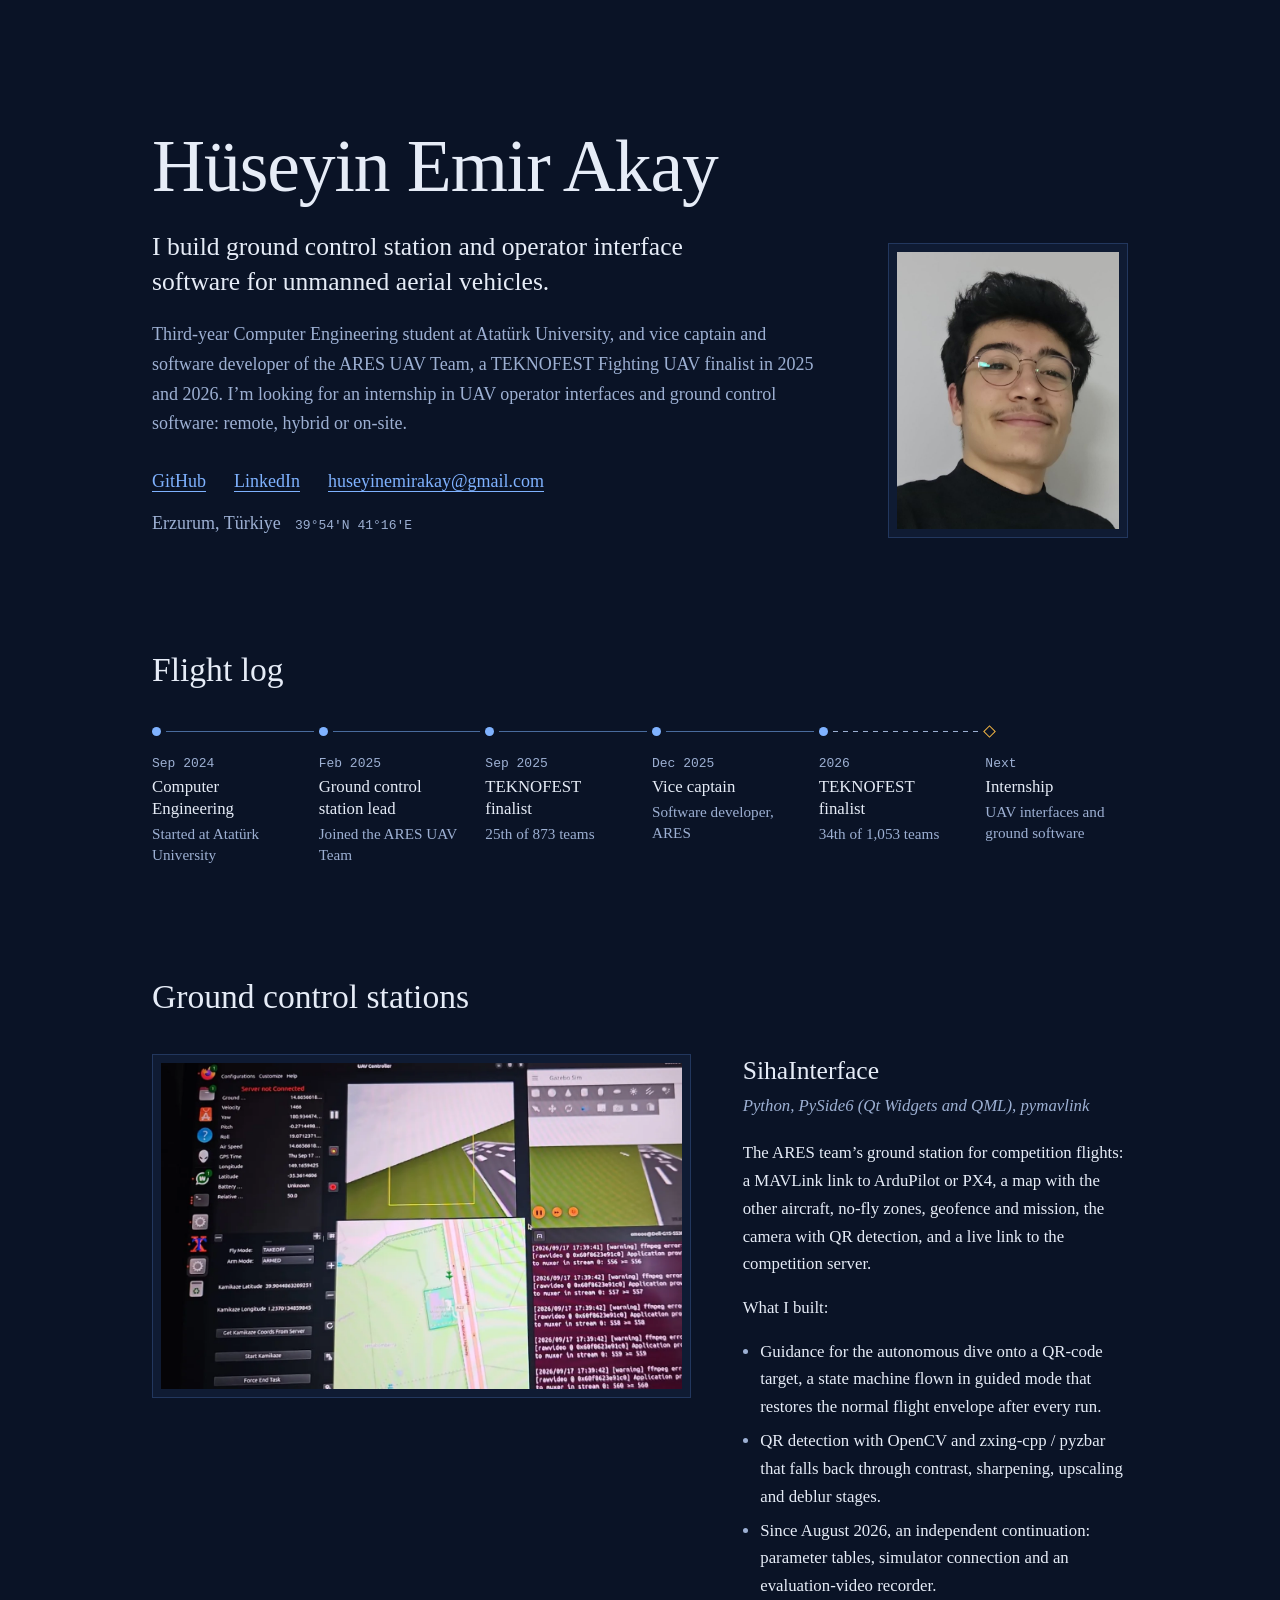
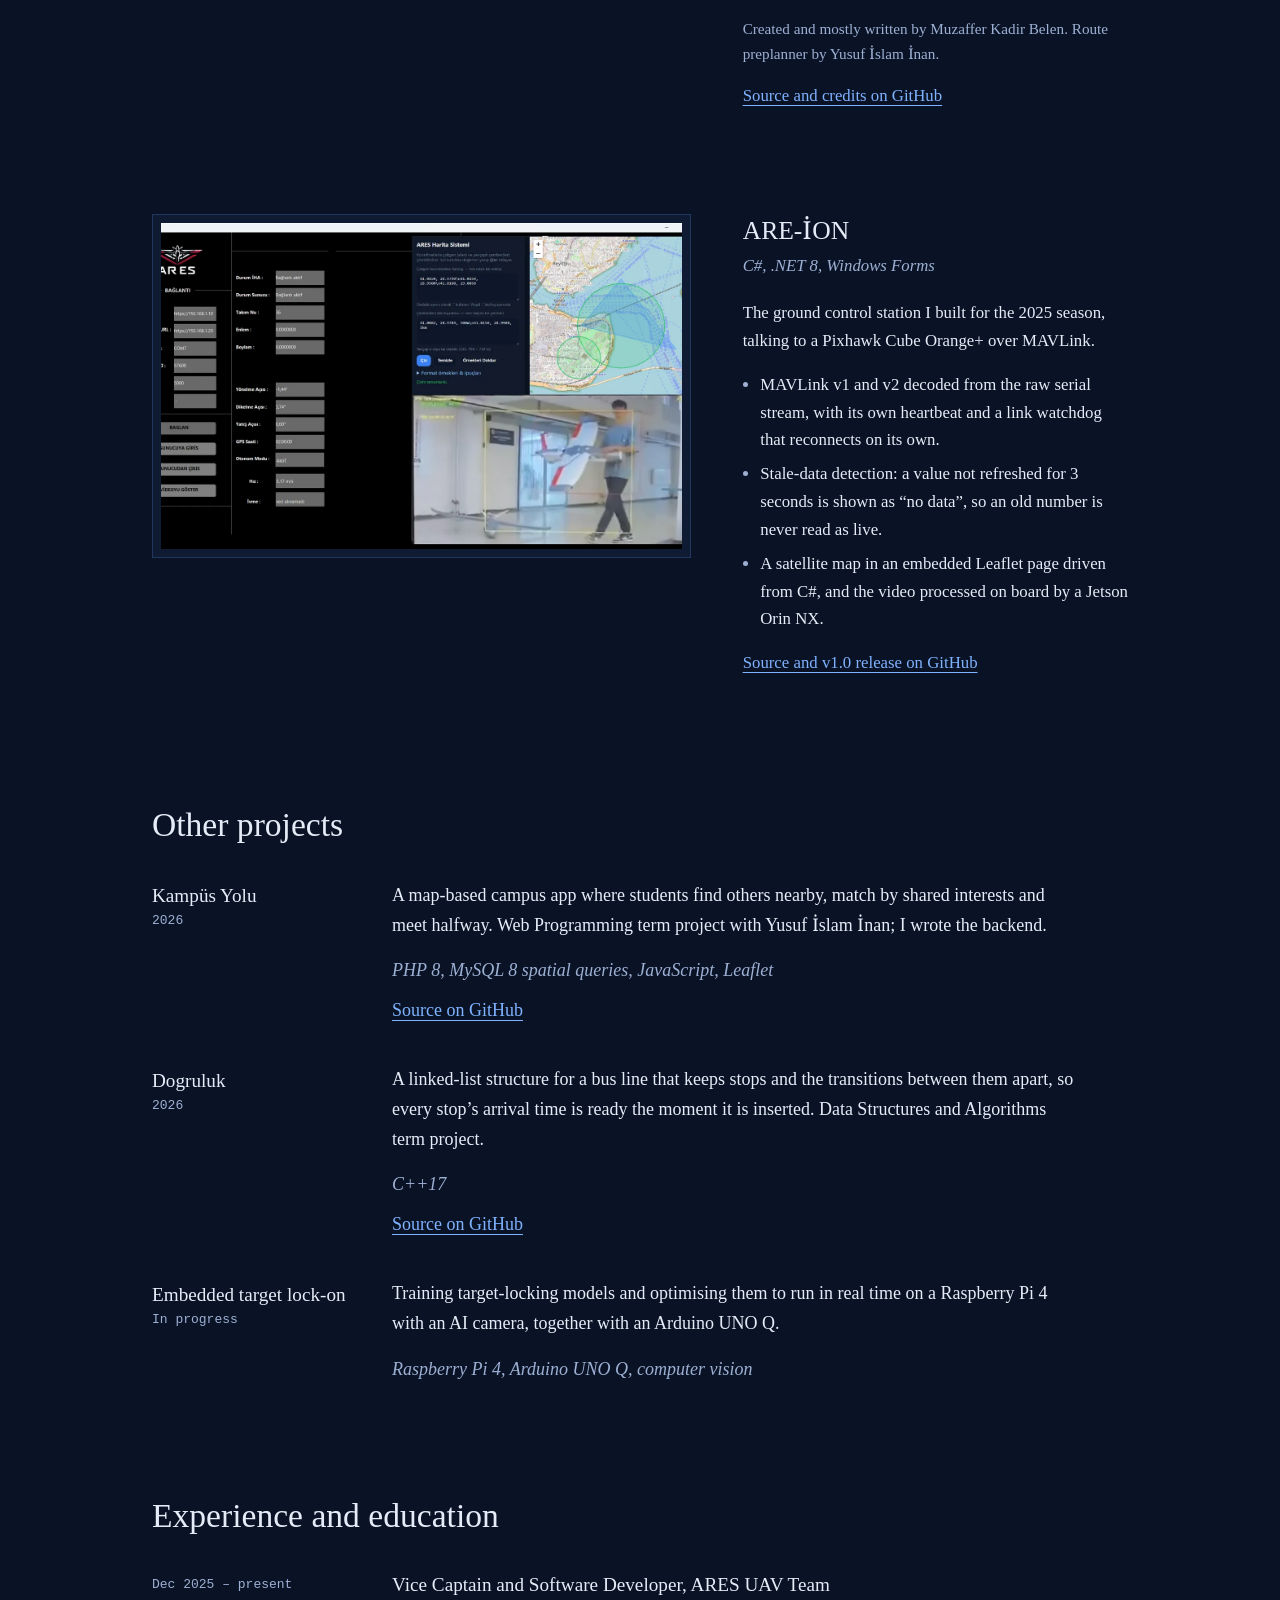
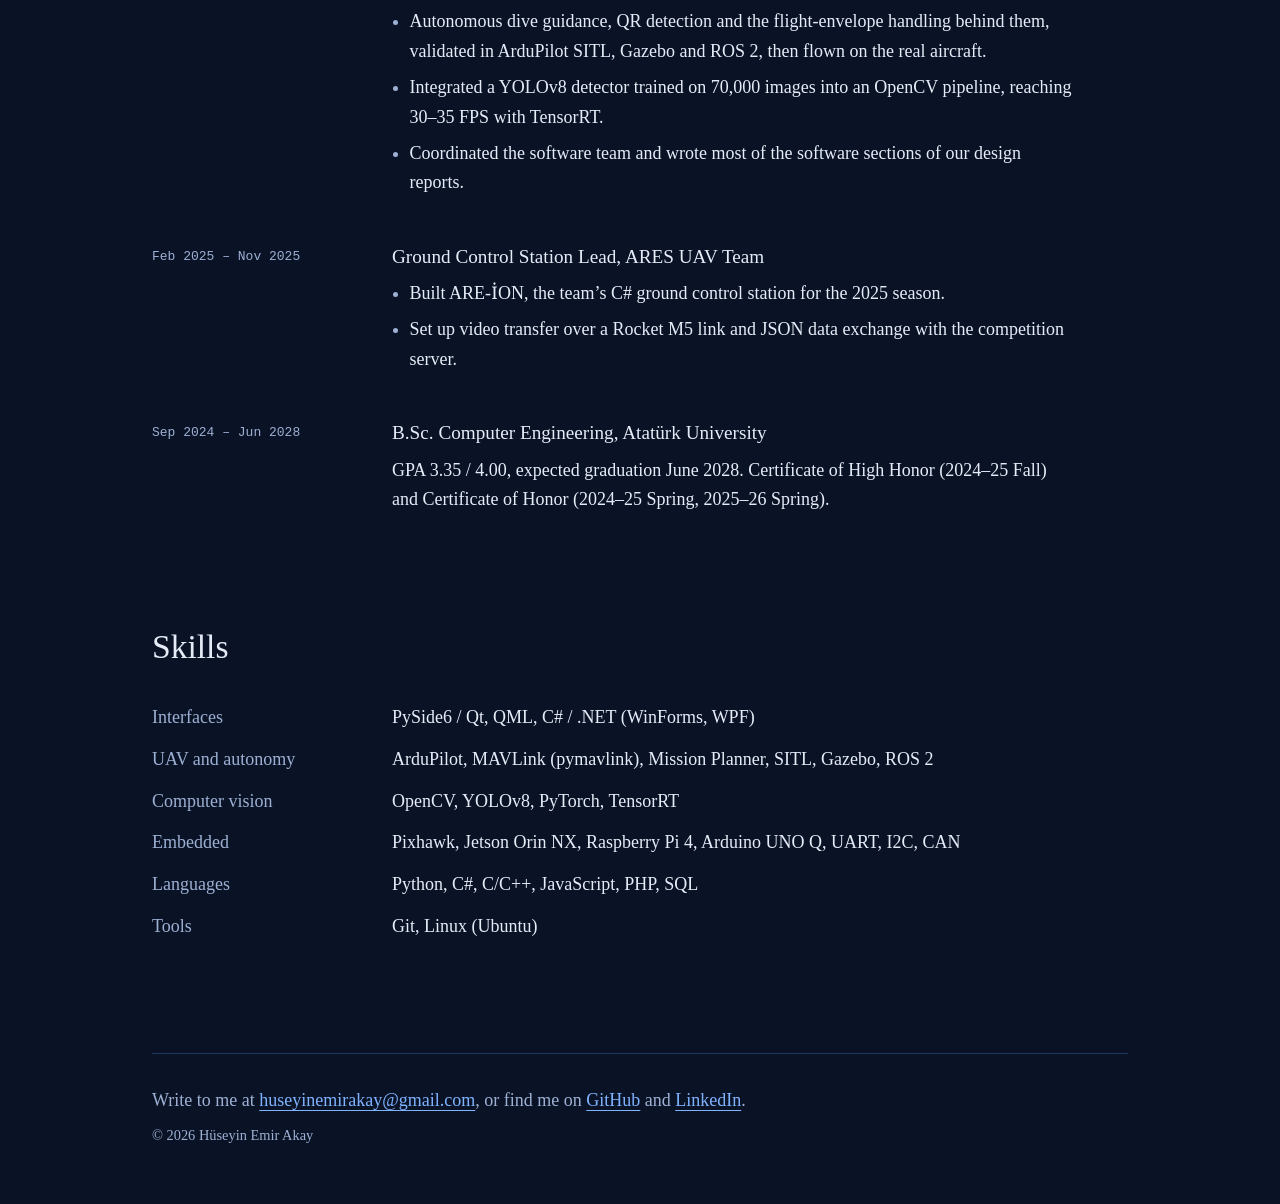
==== index.html @ 77ed94e3 "Add personal site" ====
<!doctype html>
<html lang="en">
<head>
  <meta charset="utf-8">
  <meta name="viewport" content="width=device-width, initial-scale=1">
  <title>Hüseyin Emir Akay – UAV Ground Control and Operator Interface Software</title>
  <meta name="description" content="Hüseyin Emir Akay is a Computer Engineering student at Atatürk University who builds ground control station and operator interface software for unmanned aerial vehicles. Vice captain of the ARES UAV Team, TEKNOFEST Fighting UAV finalist in 2025 and 2026.">
  <meta name="author" content="Hüseyin Emir Akay">
  <link rel="canonical" href="https://emirakay-007.github.io/">
  <meta name="color-scheme" content="dark">
  <meta name="theme-color" content="#0A1326">

  <meta property="og:type" content="profile">
  <meta property="og:title" content="Hüseyin Emir Akay">
  <meta property="og:description" content="Ground control station and operator interface software for unmanned aerial vehicles.">
  <meta property="og:url" content="https://emirakay-007.github.io/">
  <meta property="og:image" content="https://emirakay-007.github.io/assets/img/huseyin-emir-akay.jpg">
  <meta property="og:image:alt" content="Portrait of Hüseyin Emir Akay">
  <meta property="profile:first_name" content="Hüseyin Emir">
  <meta property="profile:last_name" content="Akay">
  <meta name="twitter:card" content="summary">

  <link rel="icon" href="assets/img/favicon.svg" type="image/svg+xml">
  <link rel="icon" href="assets/img/favicon-32.png" sizes="32x32" type="image/png">
  <link rel="apple-touch-icon" href="assets/img/apple-touch-icon.png">
  <link rel="stylesheet" href="assets/css/style.css">

  <script type="application/ld+json">
  {
    "@context": "https://schema.org",
    "@type": "Person",
    "name": "Hüseyin Emir Akay",
    "alternateName": "Emir Akay",
    "url": "https://emirakay-007.github.io/",
    "image": "https://emirakay-007.github.io/assets/img/huseyin-emir-akay.jpg",
    "email": "mailto:huseyinemirakay@gmail.com",
    "jobTitle": "Computer Engineering Student",
    "address": { "@type": "PostalAddress", "addressLocality": "Erzurum", "addressCountry": "TR" },
    "alumniOf": { "@type": "CollegeOrUniversity", "name": "Atatürk University" },
    "memberOf": { "@type": "Organization", "name": "ARES UAV Team" },
    "knowsAbout": ["Ground control stations", "MAVLink", "ArduPilot", "PySide6", "Qt", "QML", "C#", "Computer vision", "Unmanned aerial vehicles"],
    "sameAs": [
      "https://github.com/EmirAkay-007",
      "https://www.linkedin.com/in/huseyinemirakay"
    ]
  }
  </script>
</head>
<body>

<header class="hero wrap">
  <div class="hero-text">
    <h1>Hüseyin Emir Akay</h1>
    <p class="lede">I build ground control station and operator interface software for unmanned aerial vehicles.</p>
    <p>Third-year Computer Engineering student at Atatürk University, and vice captain and software developer of the ARES UAV Team, a TEKNOFEST Fighting UAV finalist in 2025 and 2026. I’m looking for an internship in UAV operator interfaces and ground control software: remote, hybrid or on-site.</p>
    <ul class="contact" aria-label="Contact">
      <li><a href="https://github.com/EmirAkay-007">GitHub</a></li>
      <li><a href="https://www.linkedin.com/in/huseyinemirakay">LinkedIn</a></li>
      <li><a href="mailto:huseyinemirakay@gmail.com">huseyinemirakay@gmail.com</a></li>
    </ul>
    <p class="place">Erzurum, Türkiye <span class="data">39°54′N 41°16′E</span></p>
  </div>
  <figure class="portrait">
    <img src="assets/img/huseyin-emir-akay.jpg" width="720" height="900" alt="Portrait of Hüseyin Emir Akay" fetchpriority="high">
  </figure>
</header>

<main>

  <section class="wrap" aria-labelledby="log-title">
    <h2 id="log-title">Flight log</h2>
    <ol class="route">
      <li>
        <span class="data">Sep 2024</span>
        <strong>Computer Engineering</strong>
        <span class="note">Started at Atatürk University</span>
      </li>
      <li>
        <span class="data">Feb 2025</span>
        <strong>Ground control station lead</strong>
        <span class="note">Joined the ARES UAV Team</span>
      </li>
      <li>
        <span class="data">Sep 2025</span>
        <strong>TEKNOFEST finalist</strong>
        <span class="note">25th of 873 teams</span>
      </li>
      <li>
        <span class="data">Dec 2025</span>
        <strong>Vice captain</strong>
        <span class="note">Software developer, ARES</span>
      </li>
      <li>
        <span class="data">2026</span>
        <strong>TEKNOFEST finalist</strong>
        <span class="note">34th of 1,053 teams</span>
      </li>
      <li class="next">
        <span class="data">Next</span>
        <strong>Internship</strong>
        <span class="note">UAV interfaces and ground software</span>
      </li>
    </ol>
  </section>

  <section class="wrap" aria-labelledby="gcs-title">
    <h2 id="gcs-title">Ground control stations</h2>

    <article class="station">
      <figure>
        <img src="assets/img/sihainterface.webp" width="1280" height="800" loading="lazy"
             alt="SihaInterface connected to ArduPilot SITL and Gazebo: telemetry list on the left, simulated camera above, map below">
      </figure>
      <div class="station-text">
        <h3>SihaInterface</h3>
        <p class="stack">Python, PySide6 (Qt Widgets and QML), pymavlink</p>
        <p>The ARES team’s ground station for competition flights: a MAVLink link to ArduPilot or PX4, a map with the other aircraft, no-fly zones, geofence and mission, the camera with QR detection, and a live link to the competition server.</p>
        <p>What I built:</p>
        <ul>
          <li>Guidance for the autonomous dive onto a QR-code target, a state machine flown in guided mode that restores the normal flight envelope after every run.</li>
          <li>QR detection with OpenCV and zxing-cpp / pyzbar that falls back through contrast, sharpening, upscaling and deblur stages.</li>
          <li>Since August 2026, an independent continuation: parameter tables, simulator connection and an evaluation-video recorder.</li>
        </ul>
        <p class="credit">Created and mostly written by Muzaffer Kadir Belen. Route preplanner by Yusuf İslam İnan.</p>
        <p><a href="https://github.com/EmirAkay-007/SihaInterface">Source and credits on GitHub</a></p>
      </div>
    </article>

    <article class="station">
      <figure>
        <img src="assets/img/are-ion.webp" width="1280" height="800" loading="lazy"
             alt="ARE-İON ground control station: connection panel, telemetry widgets, satellite map and live video">
      </figure>
      <div class="station-text">
        <h3>ARE-İON</h3>
        <p class="stack">C#, .NET 8, Windows Forms</p>
        <p>The ground control station I built for the 2025 season, talking to a Pixhawk Cube Orange+ over MAVLink.</p>
        <ul>
          <li>MAVLink v1 and v2 decoded from the raw serial stream, with its own heartbeat and a link watchdog that reconnects on its own.</li>
          <li>Stale-data detection: a value not refreshed for 3 seconds is shown as “no data”, so an old number is never read as live.</li>
          <li>A satellite map in an embedded Leaflet page driven from C#, and the video processed on board by a Jetson Orin NX.</li>
        </ul>
        <p><a href="https://github.com/EmirAkay-007/C-_interface_mavlink">Source and v1.0 release on GitHub</a></p>
      </div>
    </article>
  </section>

  <section class="wrap" aria-labelledby="other-title">
    <h2 id="other-title">Other projects</h2>
    <div class="rows">
      <article class="row">
        <div class="row-head">
          <h3>Kampüs Yolu</h3>
          <span class="data">2026</span>
        </div>
        <div class="row-body">
          <p>A map-based campus app where students find others nearby, match by shared interests and meet halfway. Web Programming term project with Yusuf İslam İnan; I wrote the backend.</p>
          <p class="stack">PHP 8, MySQL 8 spatial queries, JavaScript, Leaflet</p>
          <p><a href="https://github.com/EmirAkay-007/kampus_yolu">Source on GitHub</a></p>
        </div>
      </article>
      <article class="row">
        <div class="row-head">
          <h3>Dogruluk</h3>
          <span class="data">2026</span>
        </div>
        <div class="row-body">
          <p>A linked-list structure for a bus line that keeps stops and the transitions between them apart, so every stop’s arrival time is ready the moment it is inserted. Data Structures and Algorithms term project.</p>
          <p class="stack">C++17</p>
          <p><a href="https://github.com/EmirAkay-007/dogruluk">Source on GitHub</a></p>
        </div>
      </article>
      <article class="row">
        <div class="row-head">
          <h3>Embedded target <span class="nowrap">lock-on</span></h3>
          <span class="data">In progress</span>
        </div>
        <div class="row-body">
          <p>Training target-locking models and optimising them to run in real time on a Raspberry Pi 4 with an AI camera, together with an Arduino UNO Q.</p>
          <p class="stack">Raspberry Pi 4, Arduino UNO Q, computer vision</p>
        </div>
      </article>
    </div>
  </section>

  <section class="wrap" aria-labelledby="exp-title">
    <h2 id="exp-title">Experience and education</h2>
    <div class="rows">
      <article class="row">
        <div class="row-head">
          <span class="data">Dec 2025 – present</span>
        </div>
        <div class="row-body">
          <h3>Vice Captain and Software Developer, ARES UAV Team</h3>
          <ul>
            <li>Autonomous dive guidance, QR detection and the flight-envelope handling behind them, validated in ArduPilot SITL, Gazebo and ROS 2, then flown on the real aircraft.</li>
            <li>Integrated a YOLOv8 detector trained on 70,000 images into an OpenCV pipeline, reaching 30–35 FPS with TensorRT.</li>
            <li>Coordinated the software team and wrote most of the software sections of our design reports.</li>
          </ul>
        </div>
      </article>
      <article class="row">
        <div class="row-head">
          <span class="data">Feb 2025 – Nov 2025</span>
        </div>
        <div class="row-body">
          <h3>Ground Control Station Lead, ARES UAV Team</h3>
          <ul>
            <li>Built ARE-İON, the team’s C# ground control station for the 2025 season.</li>
            <li>Set up video transfer over a Rocket M5 link and JSON data exchange with the competition server.</li>
          </ul>
        </div>
      </article>
      <article class="row">
        <div class="row-head">
          <span class="data">Sep 2024 – Jun 2028</span>
        </div>
        <div class="row-body">
          <h3>B.Sc. Computer Engineering, Atatürk University</h3>
          <p>GPA 3.35 / 4.00, expected graduation June 2028. Certificate of High Honor (2024–25 Fall) and Certificate of Honor (2024–25 Spring, 2025–26 Spring).</p>
        </div>
      </article>
    </div>
  </section>

  <section class="wrap" aria-labelledby="skills-title">
    <h2 id="skills-title">Skills</h2>
    <dl class="skills">
      <dt>Interfaces</dt><dd>PySide6 / Qt, QML, C# / .NET (WinForms, WPF)</dd>
      <dt>UAV and autonomy</dt><dd>ArduPilot, MAVLink (pymavlink), Mission Planner, SITL, Gazebo, ROS 2</dd>
      <dt>Computer vision</dt><dd>OpenCV, YOLOv8, PyTorch, TensorRT</dd>
      <dt>Embedded</dt><dd>Pixhawk, Jetson Orin NX, Raspberry Pi 4, Arduino UNO Q, UART, I2C, CAN</dd>
      <dt>Languages</dt><dd>Python, C#, C/C++, JavaScript, PHP, SQL</dd>
      <dt>Tools</dt><dd>Git, Linux (Ubuntu)</dd>
    </dl>
  </section>

</main>

<footer class="wrap">
  <div class="footer-inner">
    <p>Write to me at <a href="mailto:huseyinemirakay@gmail.com">huseyinemirakay@gmail.com</a>, or find me on <a href="https://github.com/EmirAkay-007">GitHub</a> and <a href="https://www.linkedin.com/in/huseyinemirakay">LinkedIn</a>.</p>
    <p class="fine">© 2026 Hüseyin Emir Akay</p>
  </div>
</footer>

</body>
</html>
---- assets/css/style.css ----
/* Hüseyin Emir Akay – personal site
   One typeface (Georgia, with Gelasio as a metric-compatible fallback),
   a monospace face only for data (dates, coordinates), and one accent:
   amber marks the next waypoint and nothing else. */

@font-face { font-family: "Gelasio"; font-style: normal; font-weight: 400; font-display: swap;
  src: url("../fonts/gelasio-latin-400-normal.woff2") format("woff2");
  unicode-range: U+0000-00FF, U+0131, U+0152-0153, U+02BB-02BC, U+02C6, U+02DA, U+02DC, U+0304, U+0308, U+0329, U+2000-206F, U+20AC, U+2122, U+2191, U+2193, U+2212, U+2215, U+FEFF, U+FFFD; }
@font-face { font-family: "Gelasio"; font-style: normal; font-weight: 400; font-display: swap;
  src: url("../fonts/gelasio-latin-ext-400-normal.woff2") format("woff2");
  unicode-range: U+0100-02BA, U+02BD-02C5, U+02C7-02CC, U+02CE-02D7, U+02DD-02FF, U+0304, U+0308, U+0329, U+1D00-1DBF, U+1E00-1E9F, U+1EF2-1EFF, U+2020, U+20A0-20AB, U+20AD-20C0, U+2113, U+2C60-2C7F, U+A720-A7FF; }
@font-face { font-family: "Gelasio"; font-style: italic; font-weight: 400; font-display: swap;
  src: url("../fonts/gelasio-latin-400-italic.woff2") format("woff2");
  unicode-range: U+0000-00FF, U+0131, U+0152-0153, U+02BB-02BC, U+02C6, U+02DA, U+02DC, U+0304, U+0308, U+0329, U+2000-206F, U+20AC, U+2122, U+2191, U+2193, U+2212, U+2215, U+FEFF, U+FFFD; }
@font-face { font-family: "Gelasio"; font-style: italic; font-weight: 400; font-display: swap;
  src: url("../fonts/gelasio-latin-ext-400-italic.woff2") format("woff2");
  unicode-range: U+0100-02BA, U+02BD-02C5, U+02C7-02CC, U+02CE-02D7, U+02DD-02FF, U+0304, U+0308, U+0329, U+1D00-1DBF, U+1E00-1E9F, U+1EF2-1EFF, U+2020, U+20A0-20AB, U+20AD-20C0, U+2113, U+2C60-2C7F, U+A720-A7FF; }
@font-face { font-family: "Gelasio"; font-style: normal; font-weight: 700; font-display: swap;
  src: url("../fonts/gelasio-latin-700-normal.woff2") format("woff2");
  unicode-range: U+0000-00FF, U+0131, U+0152-0153, U+02BB-02BC, U+02C6, U+02DA, U+02DC, U+0304, U+0308, U+0329, U+2000-206F, U+20AC, U+2122, U+2191, U+2193, U+2212, U+2215, U+FEFF, U+FFFD; }
@font-face { font-family: "Gelasio"; font-style: normal; font-weight: 700; font-display: swap;
  src: url("../fonts/gelasio-latin-ext-700-normal.woff2") format("woff2");
  unicode-range: U+0100-02BA, U+02BD-02C5, U+02C7-02CC, U+02CE-02D7, U+02DD-02FF, U+0304, U+0308, U+0329, U+1D00-1DBF, U+1E00-1E9F, U+1EF2-1EFF, U+2020, U+20A0-20AB, U+20AD-20C0, U+2113, U+2C60-2C7F, U+A720-A7FF; }

:root {
  --night:  #0A1326;   /* page */
  --deck:   #0F1B33;   /* mat behind images */
  --rule:   #22375E;   /* frames */
  --paper:  #E6ECF7;   /* text */
  --haze:   #9DB0D3;   /* secondary text */
  --signal: #7FB2FF;   /* links, flown route */
  --amber:  #F2B544;   /* next waypoint only */

  --serif: Georgia, "Gelasio", "Times New Roman", serif;
  --mono: "Cascadia Mono", Consolas, ui-monospace, "SFMono-Regular", Menlo, monospace;

  --gutter: clamp(1rem, 4vw, 2.5rem);
  --section: clamp(4rem, 9vw, 7rem);
}

*, *::before, *::after { box-sizing: border-box; }

html { -webkit-text-size-adjust: 100%; }

body {
  margin: 0;
  background: var(--night);
  color: var(--paper);
  font-family: var(--serif);
  font-size: 1.125rem;
  line-height: 1.65;
  font-kerning: normal;
  text-rendering: optimizeLegibility;
}

::selection { background: var(--signal); color: var(--night); }

.wrap {
  width: 100%;
  max-width: 66rem;
  margin-inline: auto;
  padding-inline: var(--gutter);
}

h1, h2, h3 { font-weight: 400; margin: 0; }
p { margin: 0 0 1rem; max-width: 38em; }
ul { margin: 0 0 1rem; padding-left: 1.1rem; max-width: 38em; }
li { margin-bottom: 0.4rem; }
li::marker { color: var(--haze); }
figure { margin: 0; }
img { display: block; max-width: 100%; height: auto; }

a {
  color: var(--signal);
  text-decoration: underline;
  text-decoration-thickness: 1px;
  text-underline-offset: 0.22em;
}
a:hover { color: var(--paper); }
a:focus-visible { outline: 2px solid var(--signal); outline-offset: 3px; border-radius: 2px; }

.data {
  font-family: var(--mono);
  font-size: 0.8125rem;
  line-height: 1.4;
  color: var(--haze);
  font-variant-numeric: tabular-nums;
}

/* Hero ------------------------------------------------------------ */

.hero {
  display: grid;
  grid-template-columns: minmax(0, 1fr) 15rem;
  gap: clamp(2rem, 5vw, 4.5rem);
  align-items: end;
  padding-top: clamp(3.5rem, 10vw, 8rem);
}

.hero h1 {
  font-size: clamp(2.6rem, 1.4rem + 4.6vw, 4.6rem);
  line-height: 1.04;
  letter-spacing: -0.015em;
  margin-bottom: 1.5rem;
}

.lede {
  font-size: clamp(1.3rem, 1.1rem + 0.8vw, 1.6rem);
  line-height: 1.4;
  max-width: 24em;
  margin-bottom: 1.25rem;
}

.hero p:not(.lede) { color: var(--haze); }

.contact {
  list-style: none;
  padding: 0;
  margin: 1.75rem 0 0.75rem;
  display: flex;
  flex-wrap: wrap;
  gap: 0.4rem 1.75rem;
}
.contact li { margin: 0; }

.place { display: flex; flex-wrap: wrap; align-items: baseline; gap: 0.25rem 0.9rem; margin: 0; }

.portrait {
  border: 1px solid var(--rule);
  background: var(--deck);
  padding: 0.5rem;
}

/* Sections -------------------------------------------------------- */

main > section { margin-top: var(--section); }

h2 {
  font-size: clamp(1.6rem, 1.3rem + 1vw, 2.1rem);
  line-height: 1.2;
  margin-bottom: 2.25rem;
}

h3 { font-size: 1.35rem; line-height: 1.3; }

/* Flight log: flown legs are solid, the planned leg is dashed ------ */

.route {
  --gap: 1.5rem;
  list-style: none;
  padding: 0;
  margin: 0;
  max-width: none;
  display: grid;
  grid-template-columns: repeat(6, minmax(0, 1fr));
  gap: var(--gap);
}

.route li {
  position: relative;
  margin: 0;
  padding-top: 1.75rem;
  display: flex;
  flex-direction: column;
  gap: 0.2rem;
}

.route li::before {               /* waypoint */
  content: "";
  position: absolute;
  top: 0;
  left: 0;
  width: 9px;
  height: 9px;
  border-radius: 50%;
  background: var(--signal);
}

.route li:not(:last-child)::after {   /* leg to the next waypoint */
  content: "";
  position: absolute;
  top: 4px;
  left: 14px;
  right: calc(-1 * var(--gap) + 5px);
  height: 1px;
  background: var(--signal);
  opacity: 0.55;
  transform-origin: left center;
}

.route li:nth-last-child(2)::after {
  opacity: 1;
  background: repeating-linear-gradient(90deg, var(--haze) 0 5px, transparent 5px 10px);
}

.route .next::before {            /* the one amber mark on the page */
  width: 9px;
  height: 9px;
  border-radius: 0;
  background: transparent;
  border: 1.5px solid var(--amber);
  transform: rotate(45deg);
}

.route strong { font-weight: 400; font-size: 1.05rem; line-height: 1.3; }
.route .note { color: var(--haze); font-size: 0.95rem; line-height: 1.4; }

@media (prefers-reduced-motion: no-preference) {
  .route li:not(:last-child)::after { animation: fly 0.45s ease-out both; }
  .route li:nth-child(1)::after { animation-delay: 0.3s; }
  .route li:nth-child(2)::after { animation-delay: 0.75s; }
  .route li:nth-child(3)::after { animation-delay: 1.2s; }
  .route li:nth-child(4)::after { animation-delay: 1.65s; }
  .route li:nth-child(5)::after { animation-delay: 2.1s; }
  @keyframes fly { from { transform: scaleX(0); } to { transform: scaleX(1); } }
}

/* Ground control stations ----------------------------------------- */

.station {
  display: grid;
  grid-template-columns: minmax(0, 7fr) minmax(0, 5fr);
  gap: clamp(1.5rem, 4vw, 3.5rem);
  align-items: start;
}
.station + .station { margin-top: clamp(3.5rem, 7vw, 5.5rem); }

.station figure {
  border: 1px solid var(--rule);
  background: var(--deck);
  padding: 0.5rem;
}

.station h3 { font-size: 1.6rem; margin-bottom: 0.3rem; }
.stack { font-style: italic; color: var(--haze); }
.station .stack { margin-bottom: 1.25rem; }
.station-text { font-size: 1.05rem; }
.credit { color: var(--haze); font-size: 0.95rem; }

/* Rows: other projects, experience -------------------------------- */

.row {
  display: grid;
  grid-template-columns: 13rem minmax(0, 1fr);
  gap: 0.5rem 2rem;
}
.row + .row { margin-top: 2.5rem; }

.row-head { display: flex; flex-direction: column; gap: 0.2rem; padding-top: 0.2rem; }
.row-head h3 { font-size: 1.2rem; }
.row-body h3 { font-size: 1.2rem; margin-bottom: 0.6rem; }
.row-body p:last-child, .row-body ul:last-child { margin-bottom: 0; }
.row-body .stack { margin-bottom: 0.6rem; }

/* Skills ----------------------------------------------------------- */

.skills {
  display: grid;
  grid-template-columns: 13rem minmax(0, 1fr);
  gap: 0.75rem 2rem;
  margin: 0;
}
.skills dt { color: var(--haze); }
.skills dd { margin: 0; }

/* Footer ----------------------------------------------------------- */

.nowrap { white-space: nowrap; }

footer {
  margin-top: var(--section);
  padding-bottom: 3rem;
  color: var(--haze);
}
.footer-inner { padding-top: 2rem; border-top: 1px solid var(--rule); }
footer p { margin-bottom: 0.5rem; }
.fine { font-size: 0.9rem; }

/* Narrow screens --------------------------------------------------- */

@media (max-width: 56rem) {
  .route { grid-template-columns: repeat(3, minmax(0, 1fr)); row-gap: 2.5rem; }
  .route li:nth-child(3)::after { display: none; }
  .station { grid-template-columns: 1fr; }
}

@media (max-width: 40rem) {
  body { font-size: 1.0625rem; }
  .hero { grid-template-columns: 1fr; }
  .portrait { order: -1; width: 9.5rem; padding: 0.35rem; }

  .route { grid-template-columns: 1fr; --gap: 1.6rem; }
  .route li { padding-top: 0; padding-left: 1.6rem; }
  .route li::before { top: 0.4rem; }
  .route li:not(:last-child)::after,
  .route li:nth-child(3)::after {
    display: block;
    top: calc(0.4rem + 14px);
    left: 4px;
    right: auto;
    bottom: calc(-1 * var(--gap) - 0.4rem + 5px);
    width: 1px;
    height: auto;
    transform-origin: center top;
  }
  .route li:nth-last-child(2)::after {
    background: repeating-linear-gradient(180deg, var(--haze) 0 5px, transparent 5px 10px);
  }
  @media (prefers-reduced-motion: no-preference) {
    .route li:not(:last-child)::after { animation-name: fly-down; }
    @keyframes fly-down { from { transform: scaleY(0); } to { transform: scaleY(1); } }
  }

  .row, .skills { grid-template-columns: 1fr; }
  .row-head { flex-direction: row; align-items: baseline; gap: 0.9rem; }
  .skills dd { margin-bottom: 0.6rem; }
}
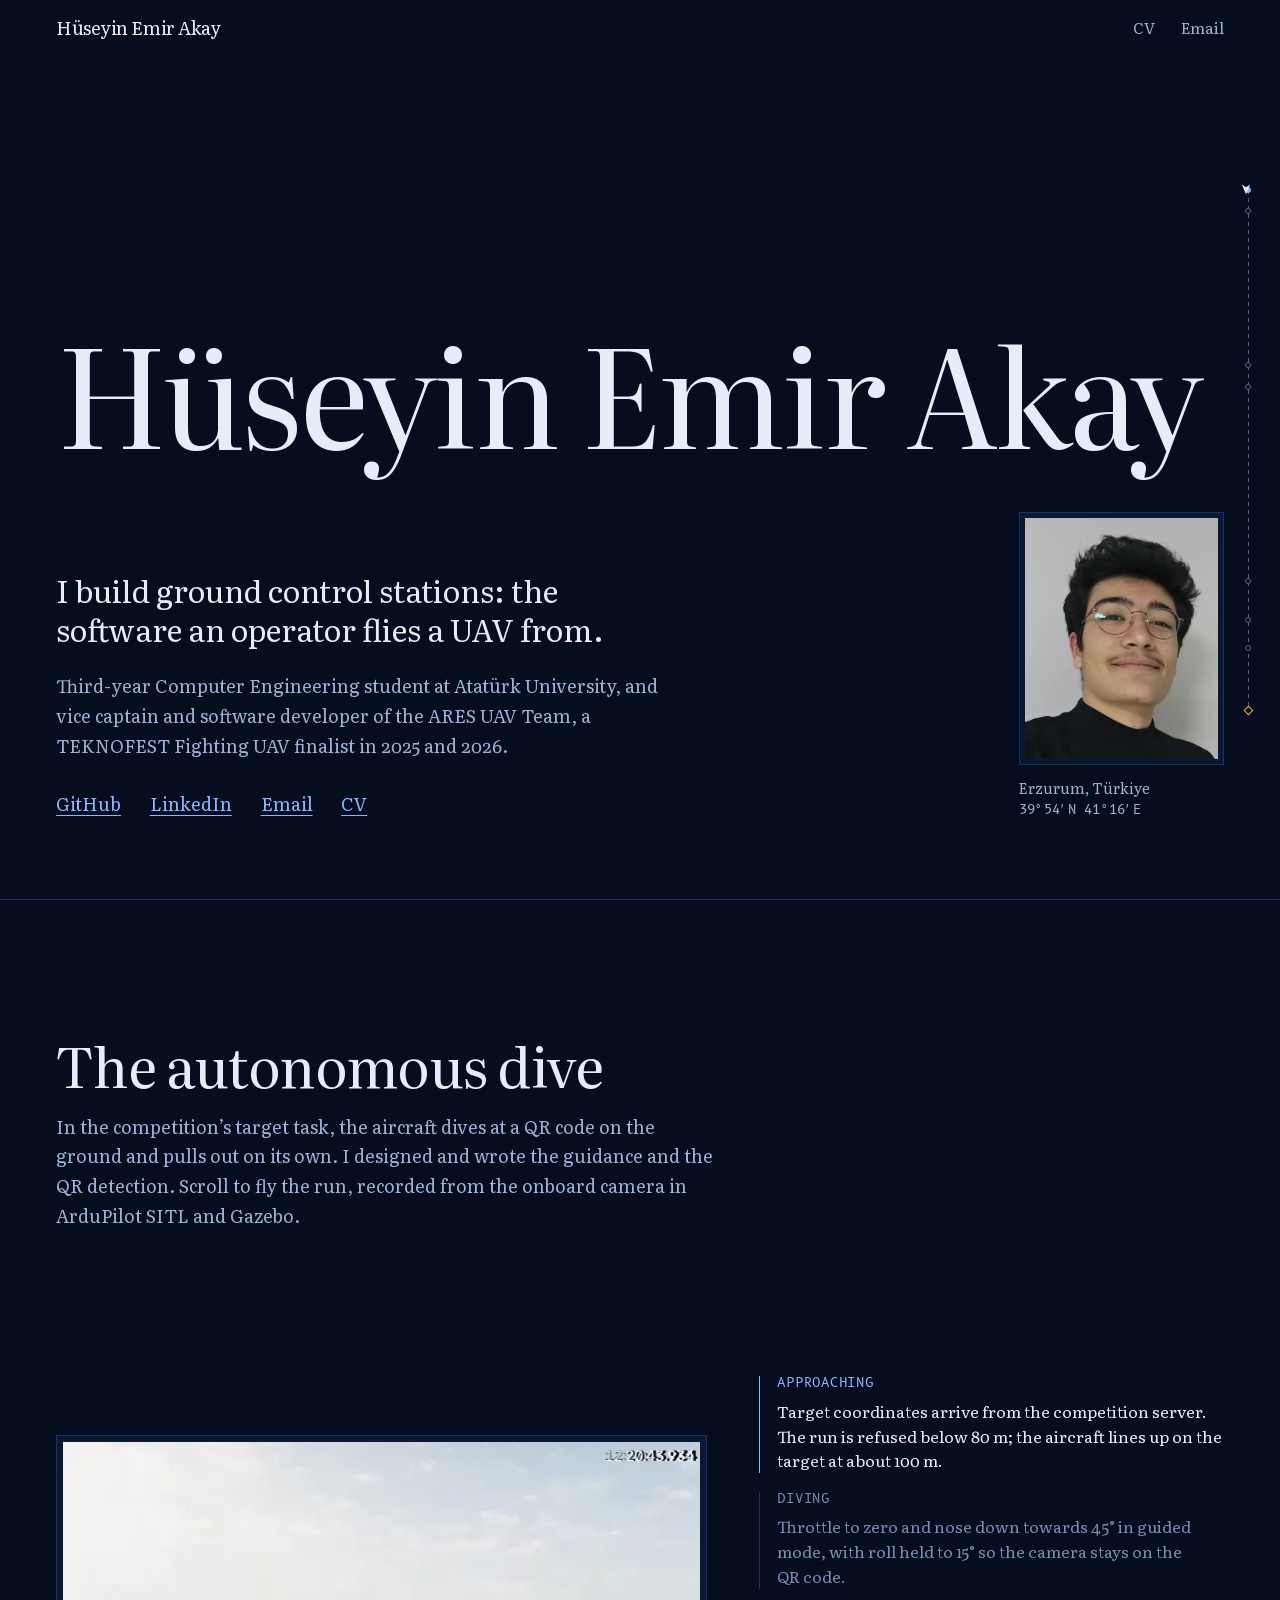
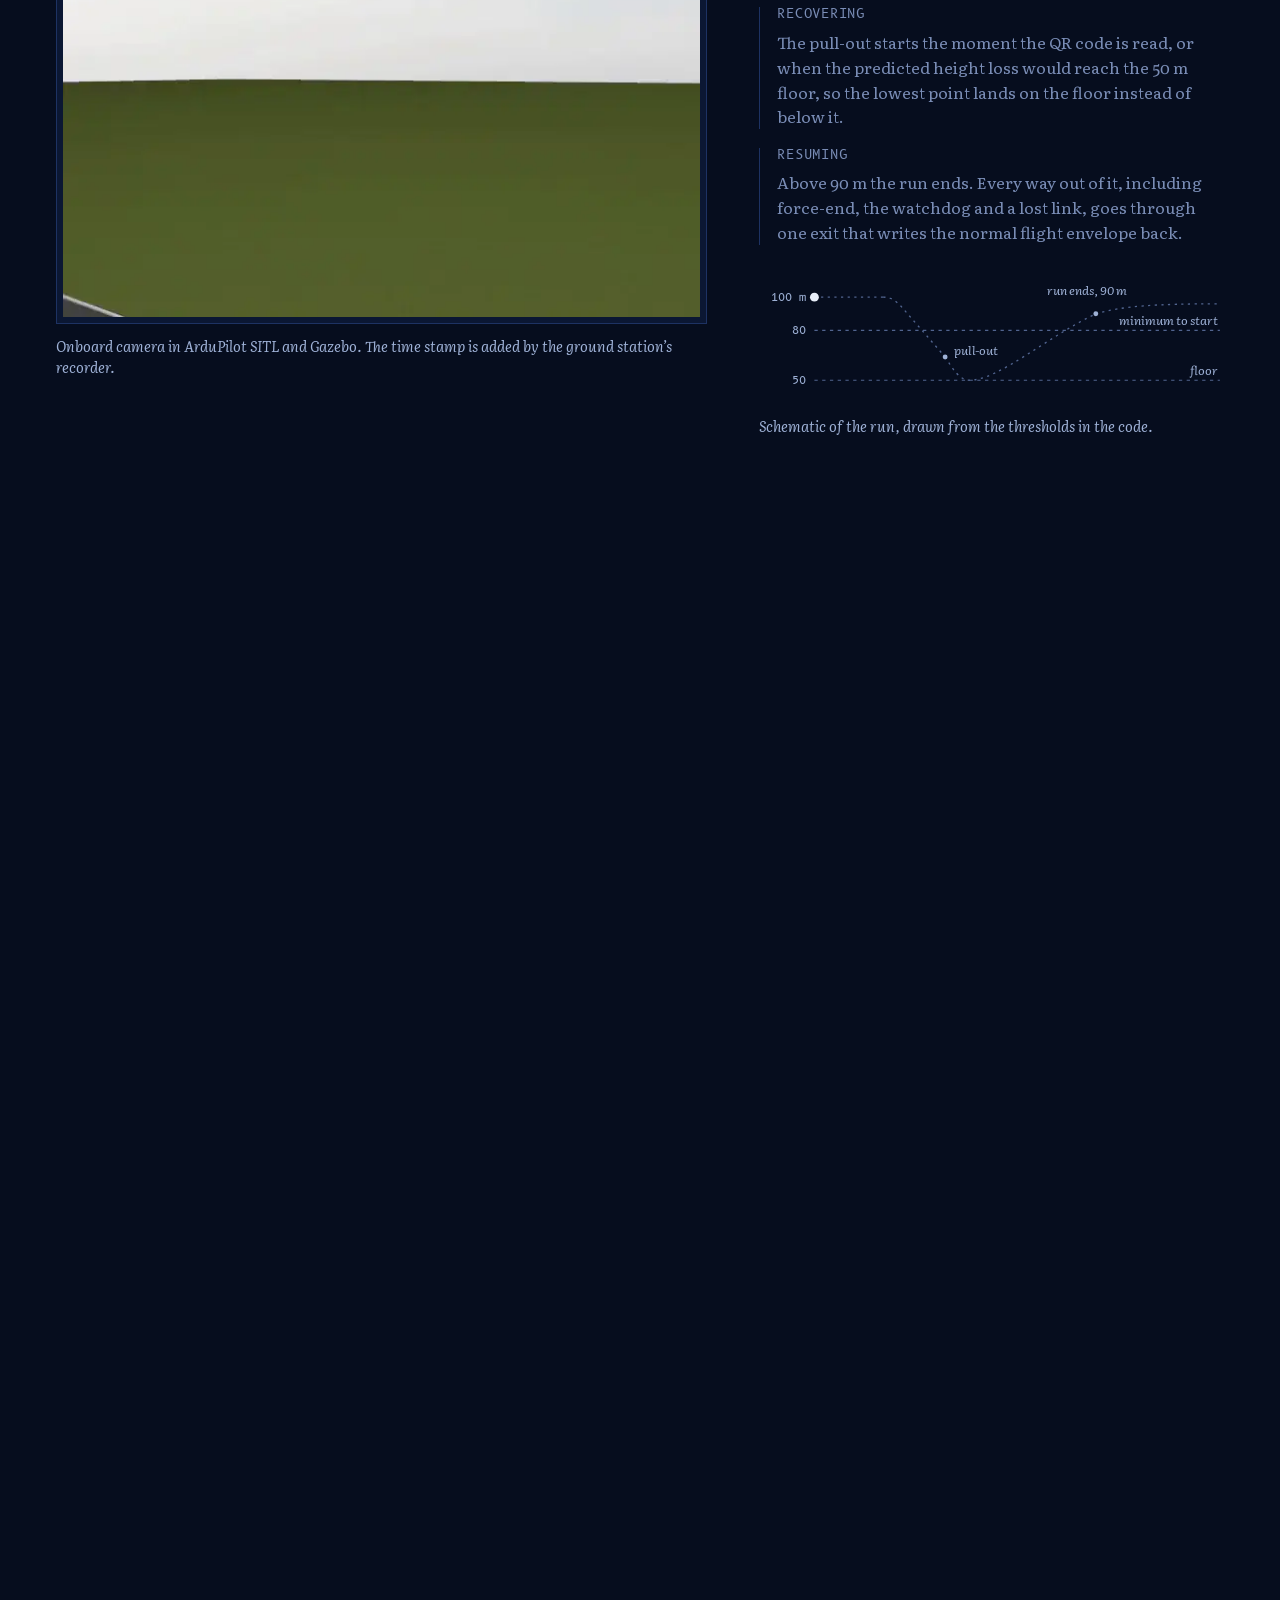
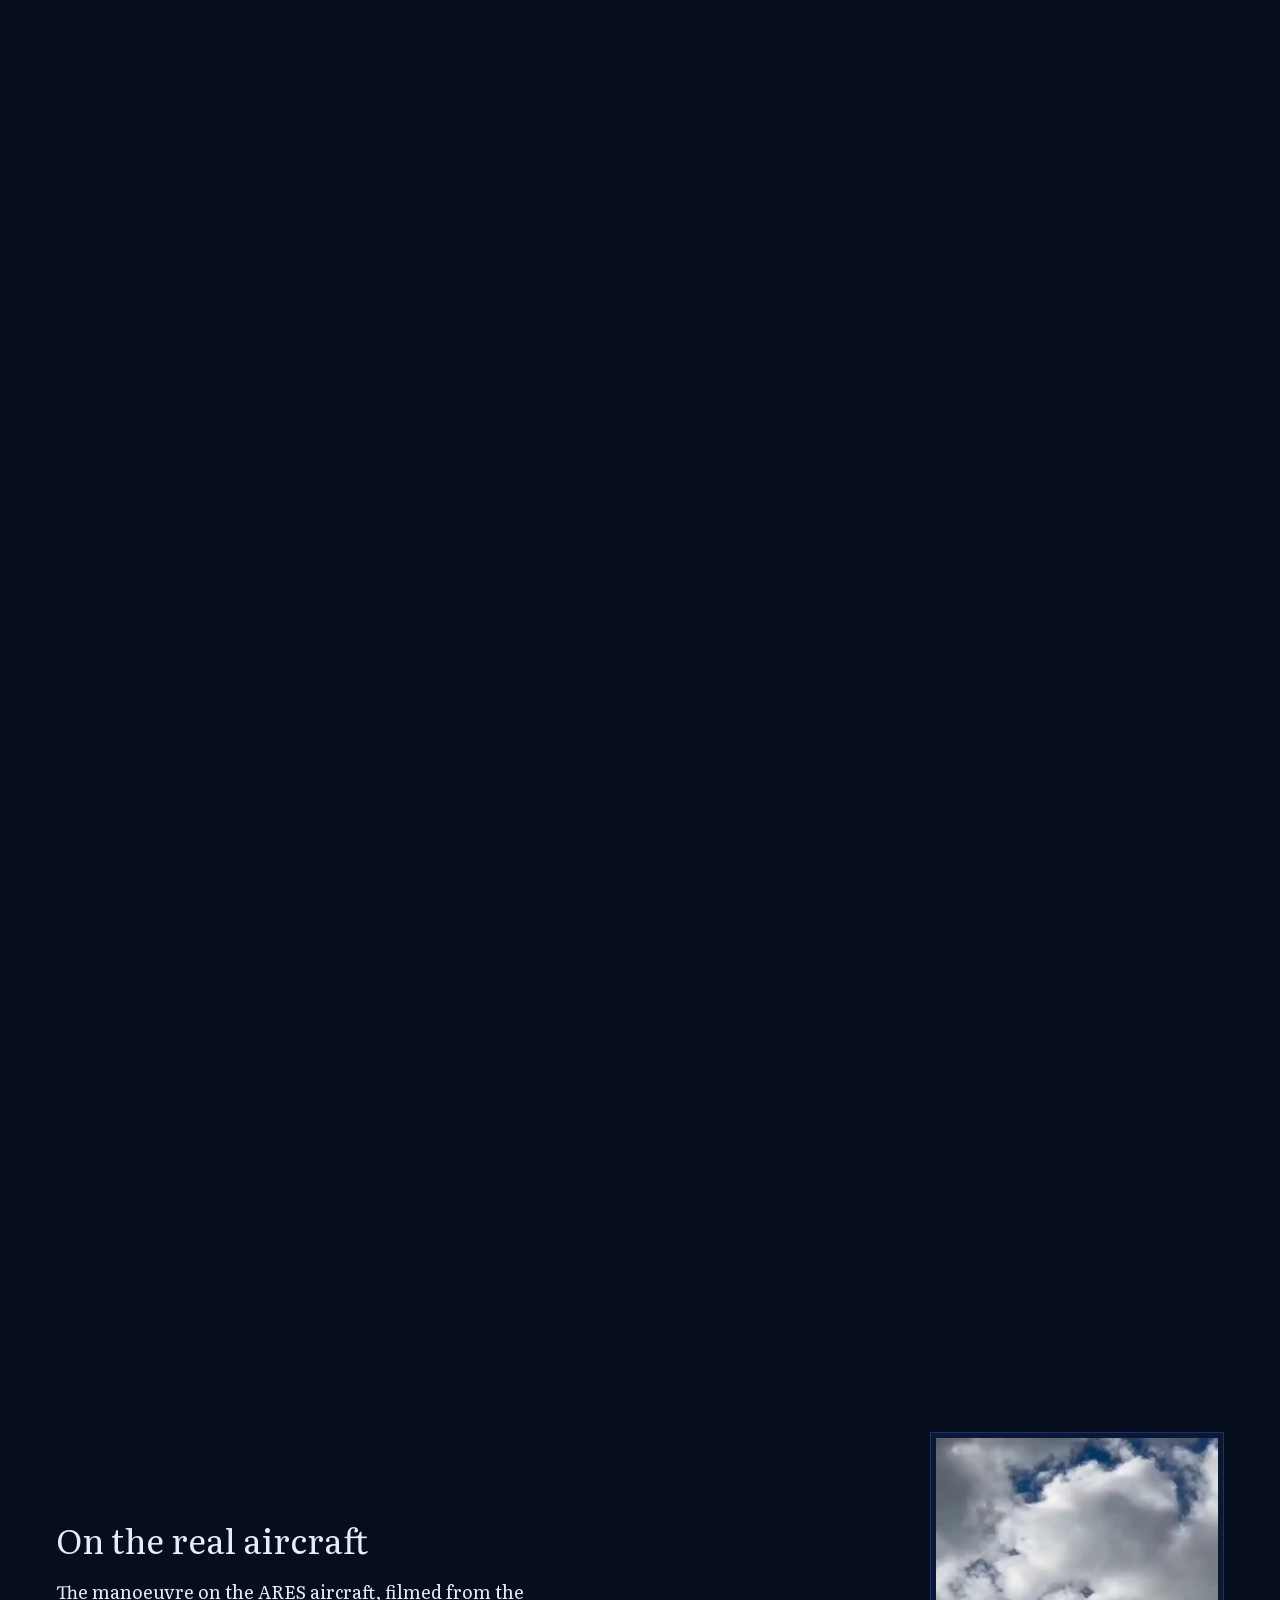
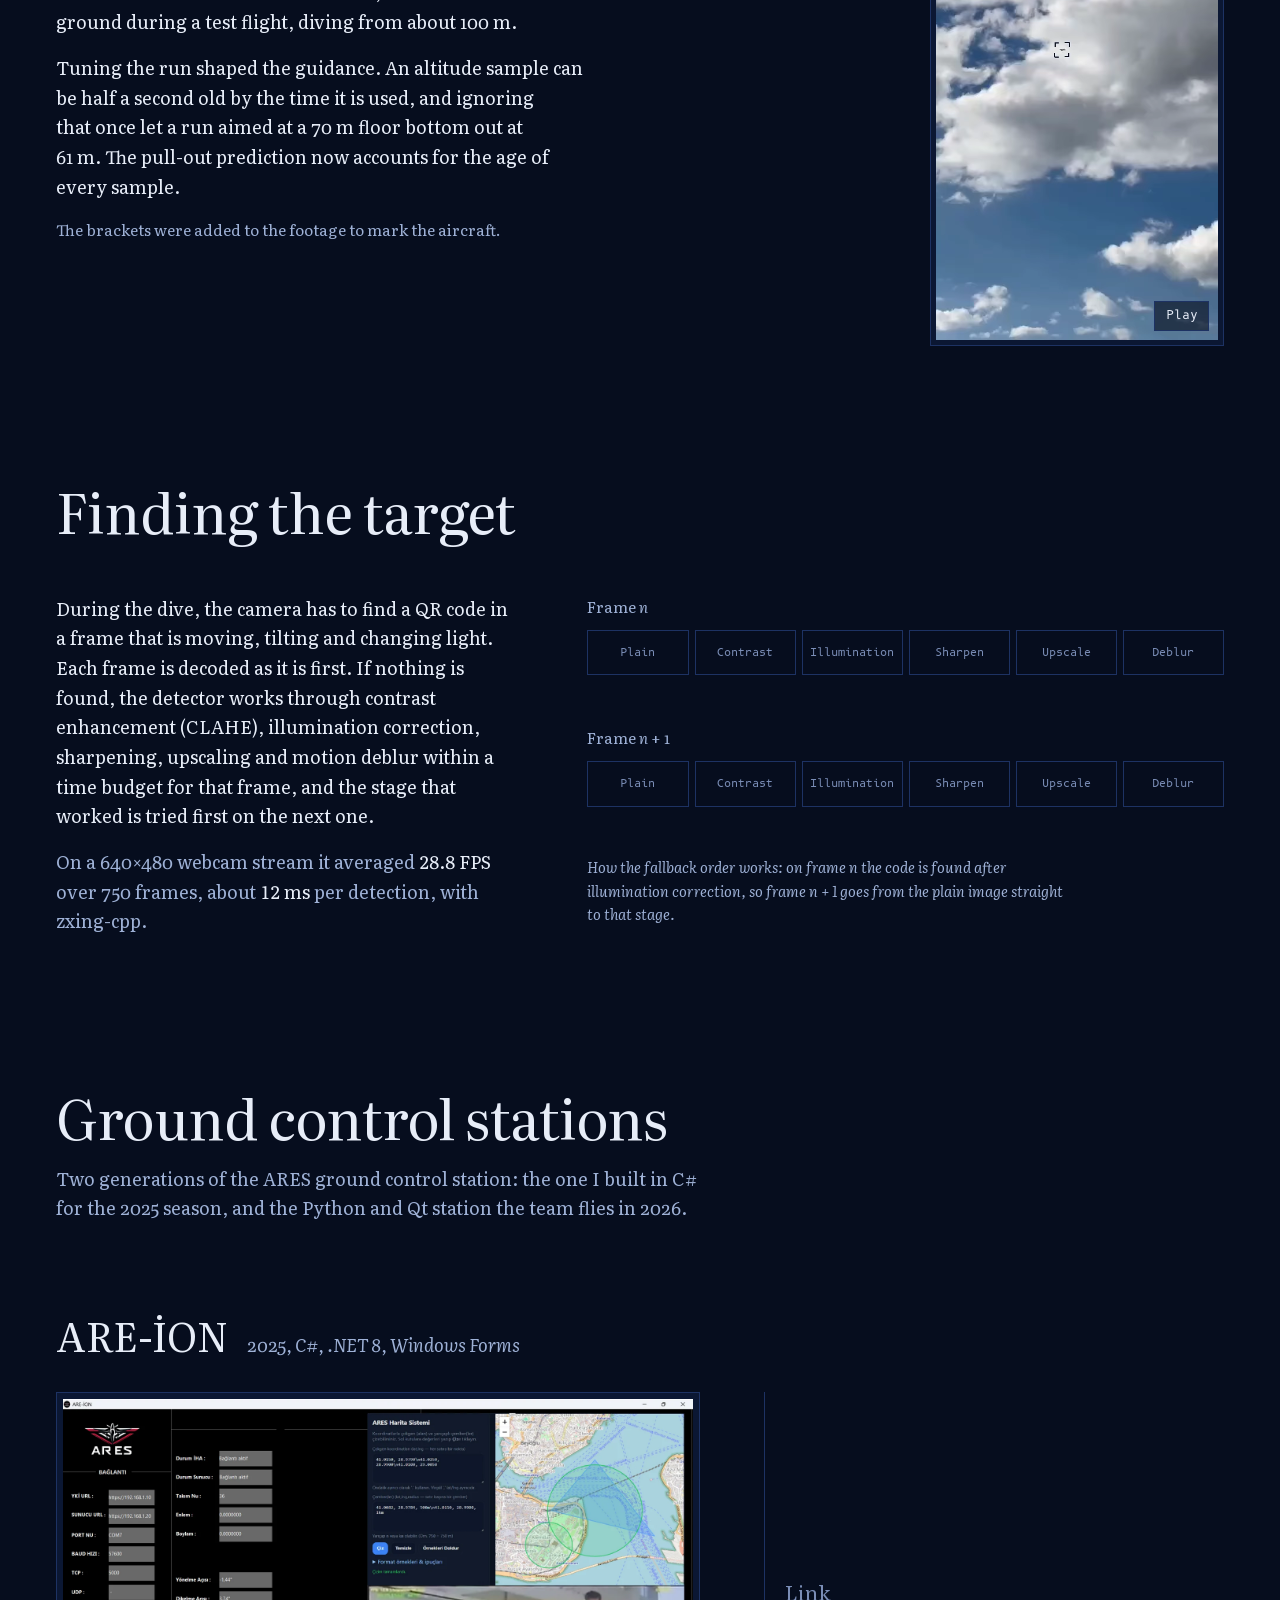
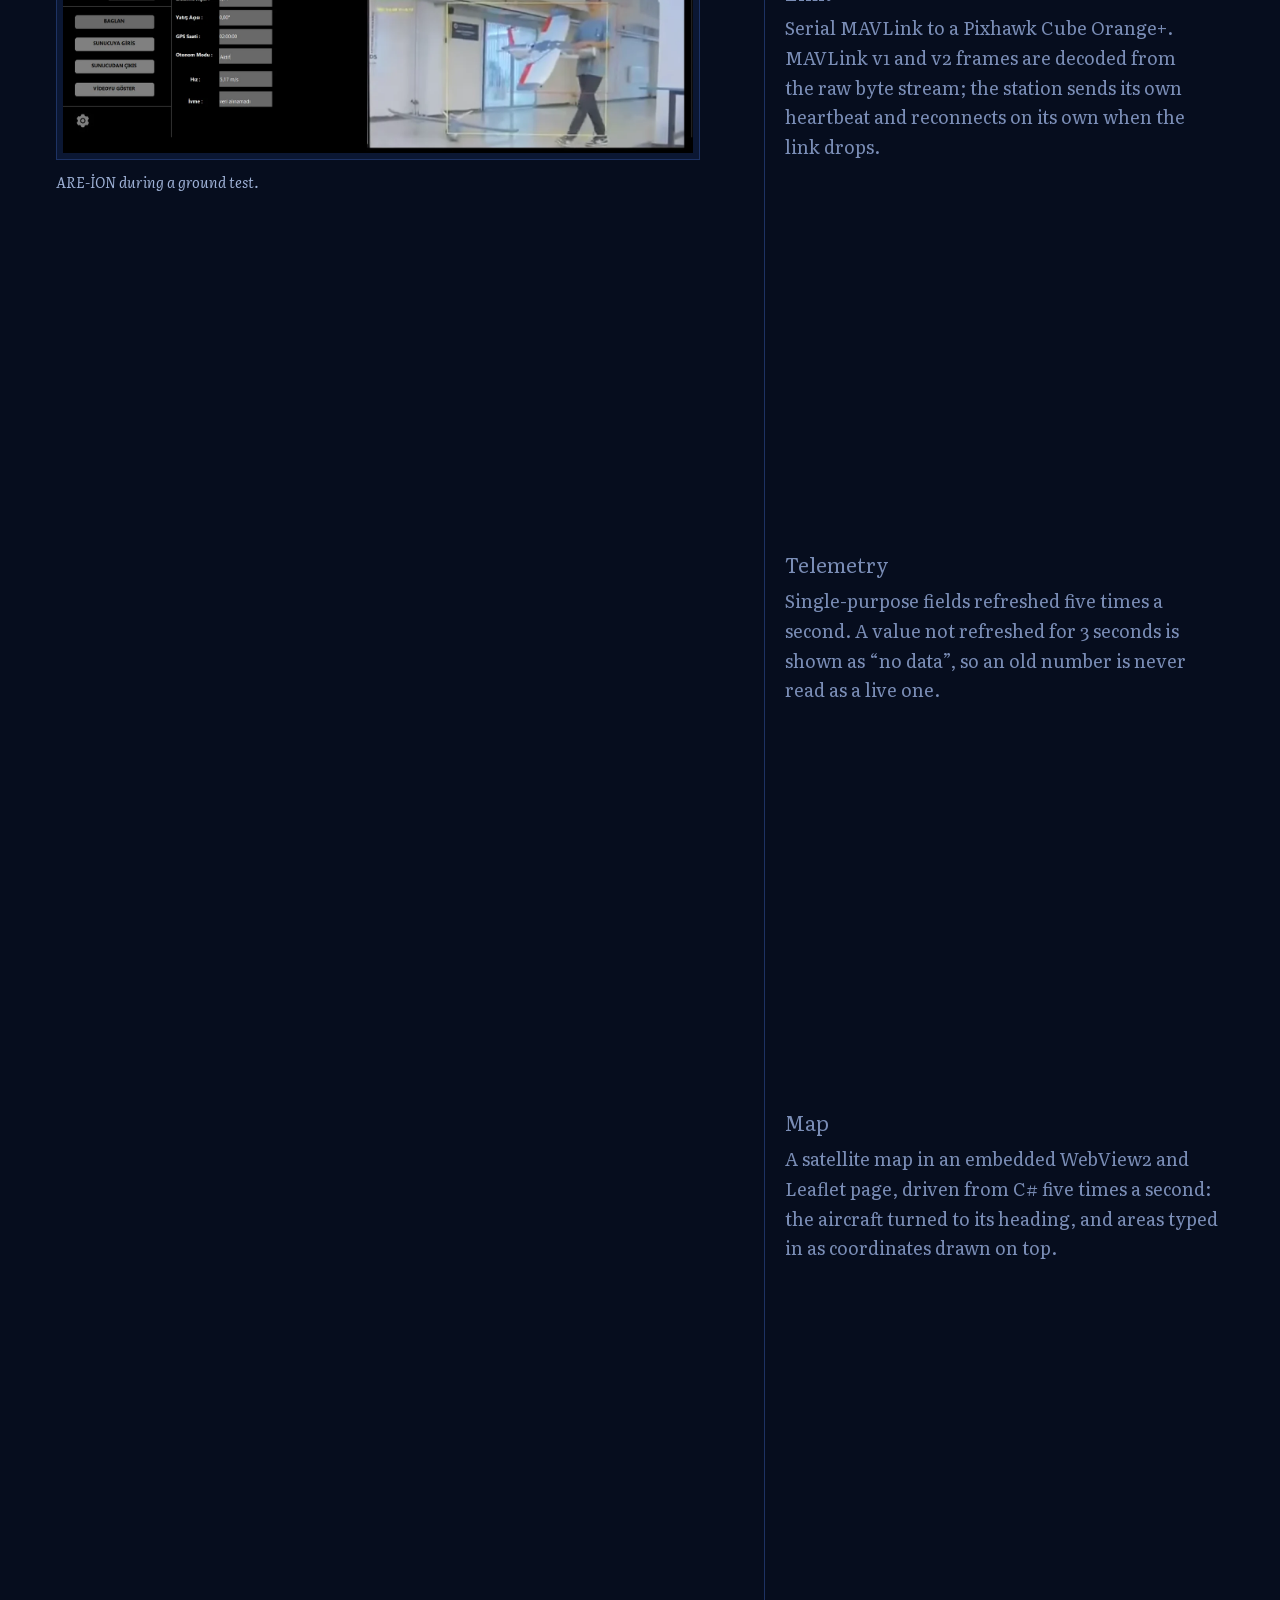
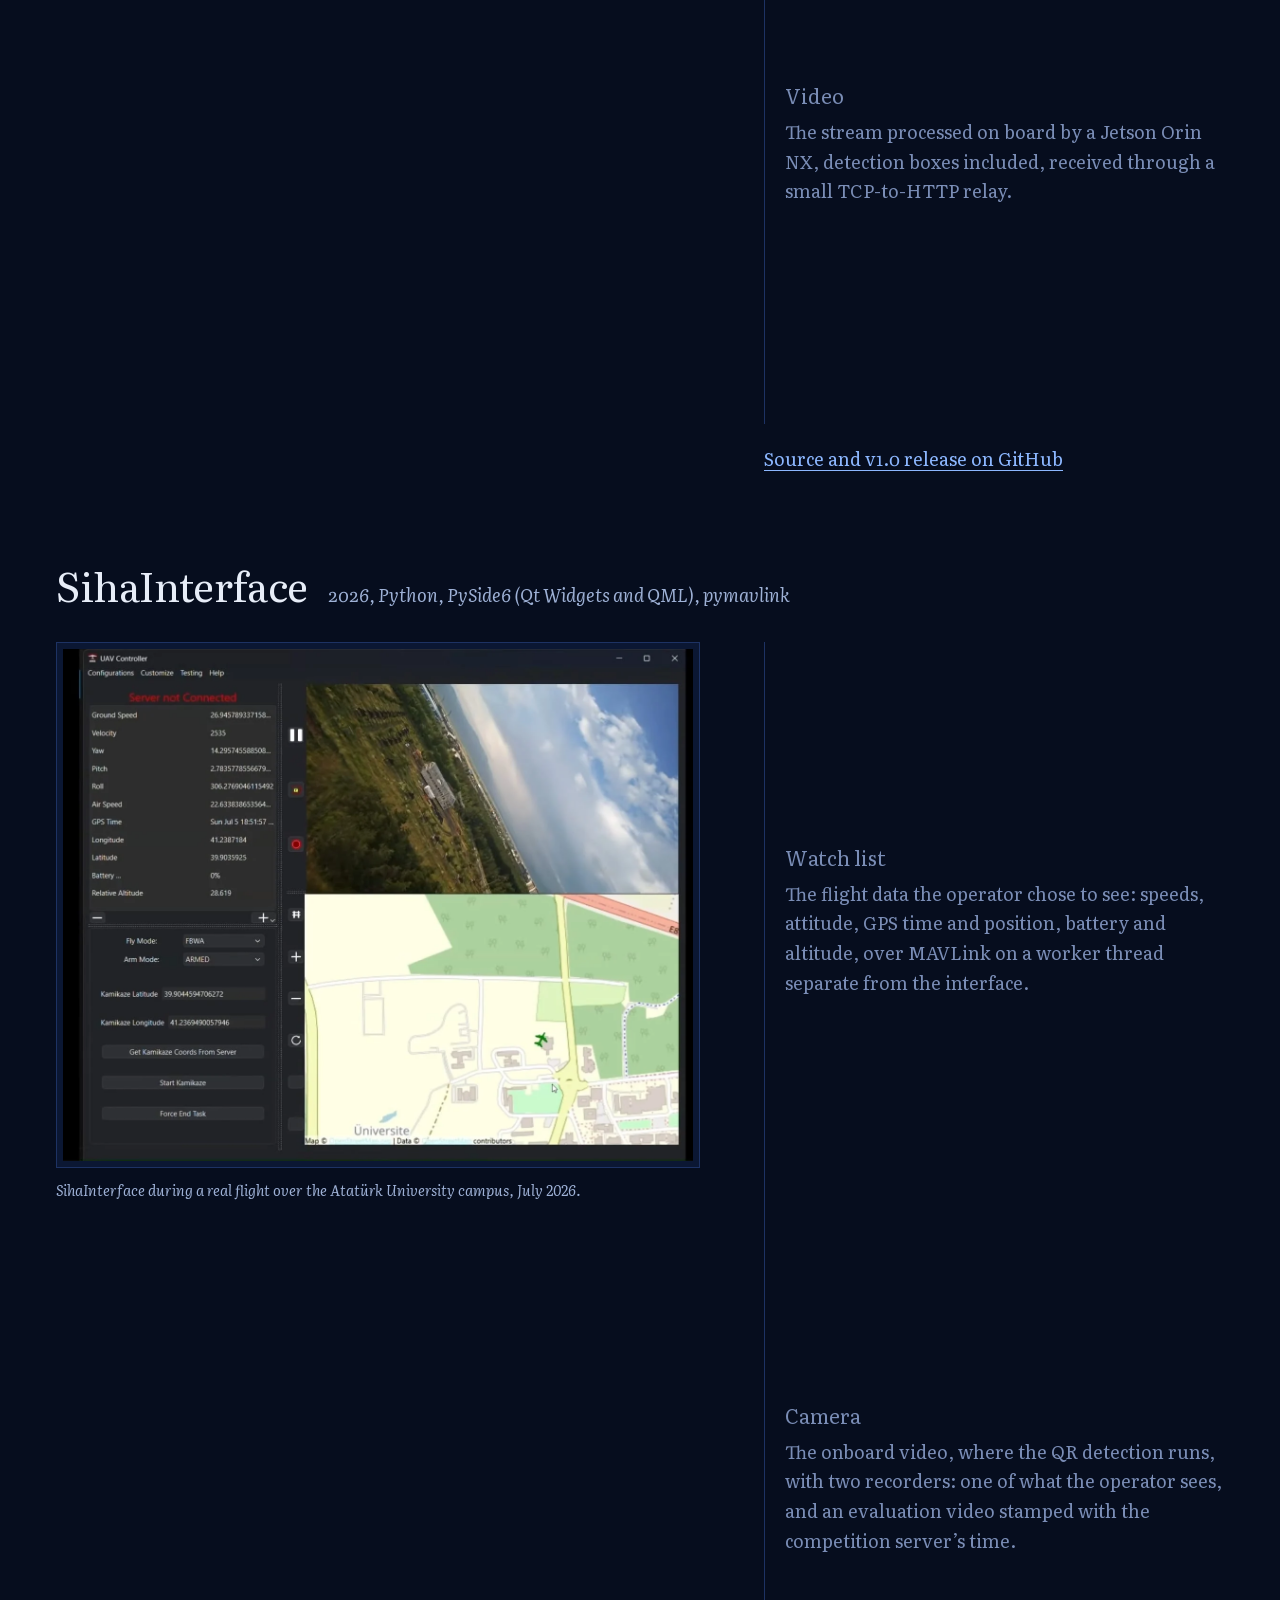
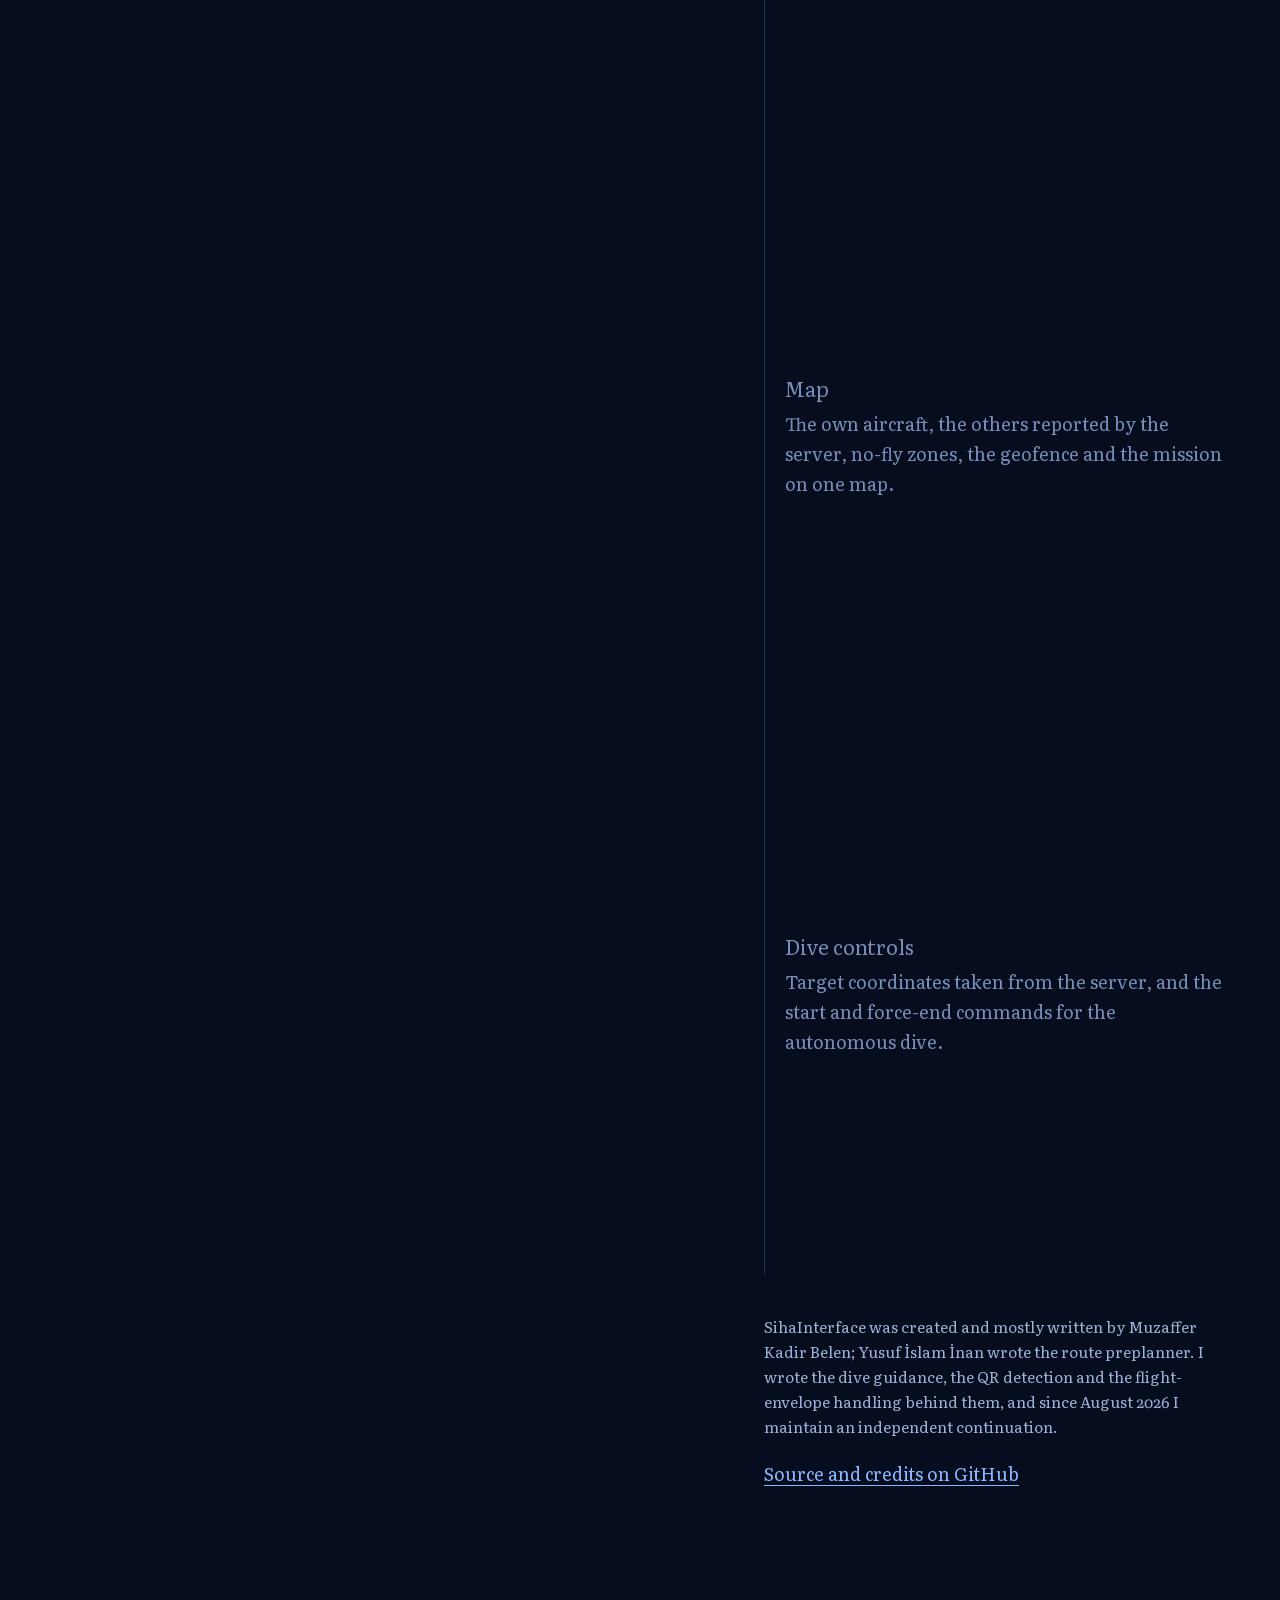
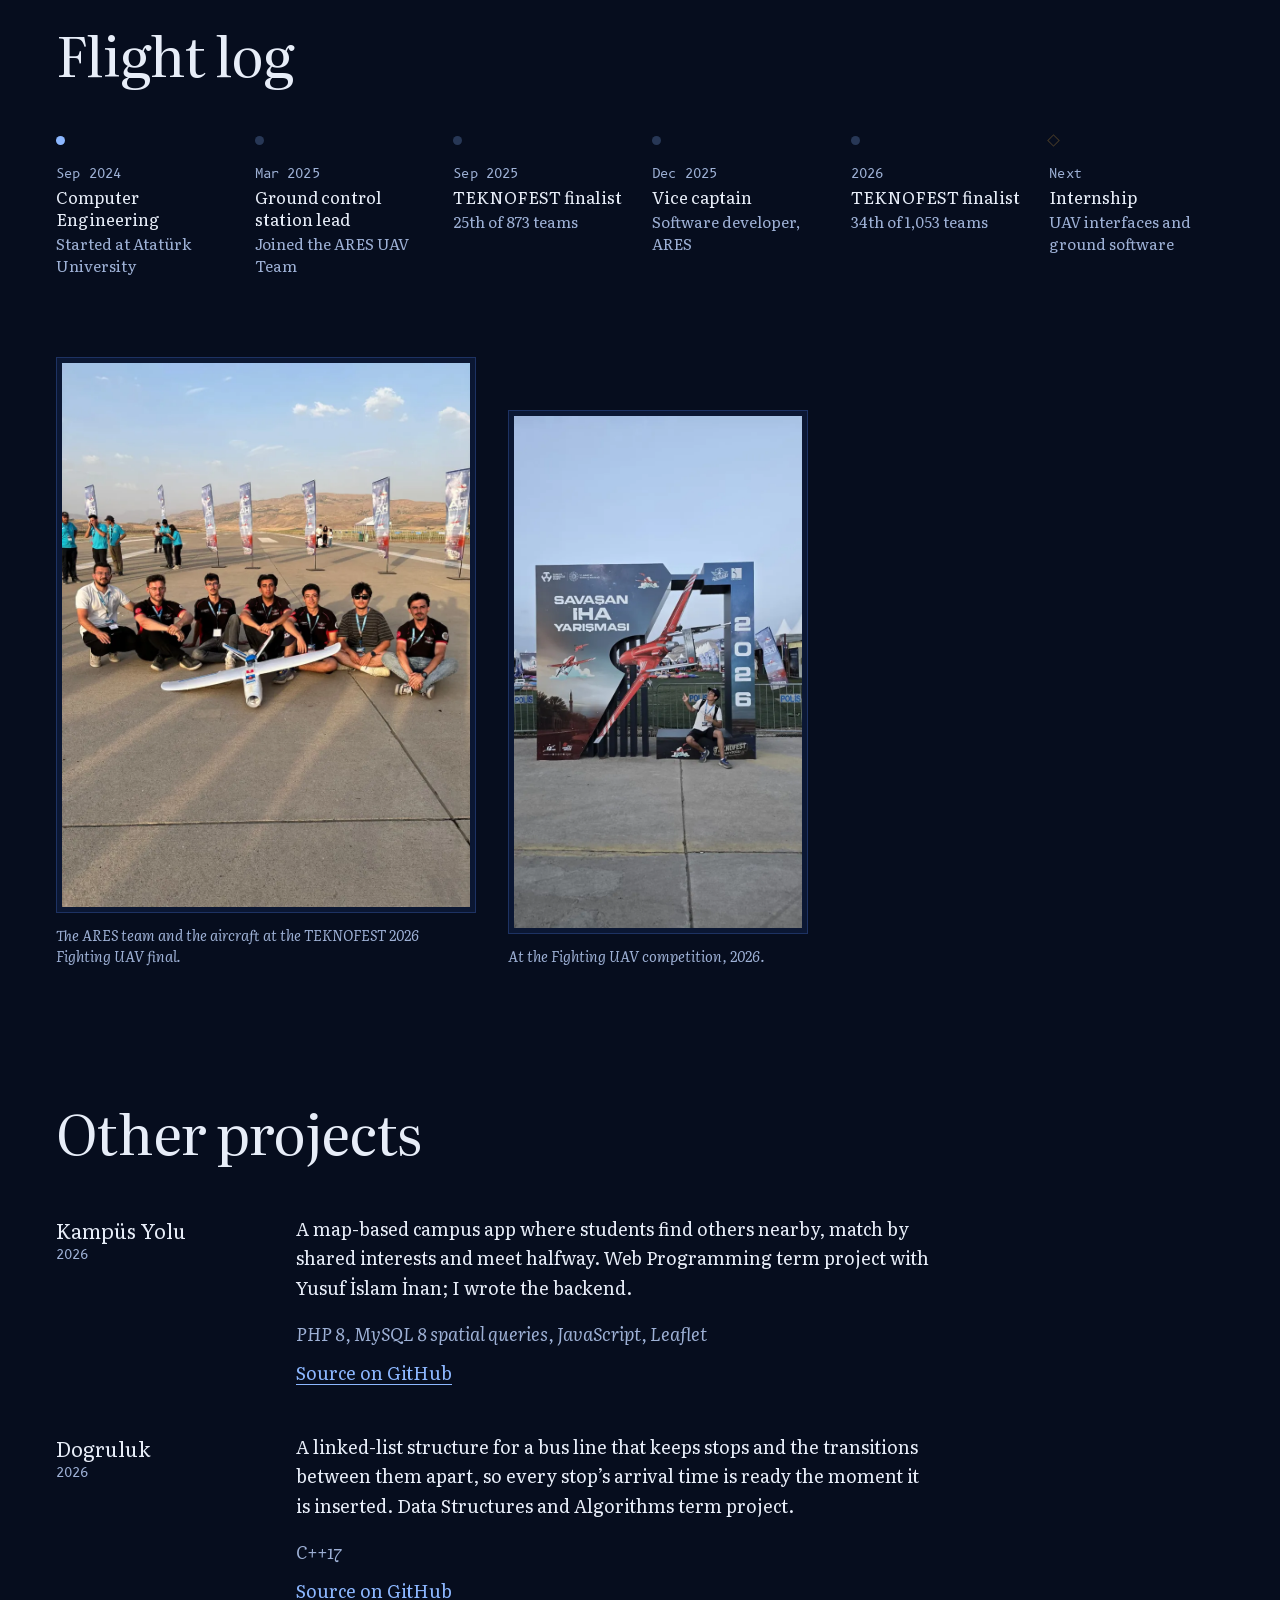
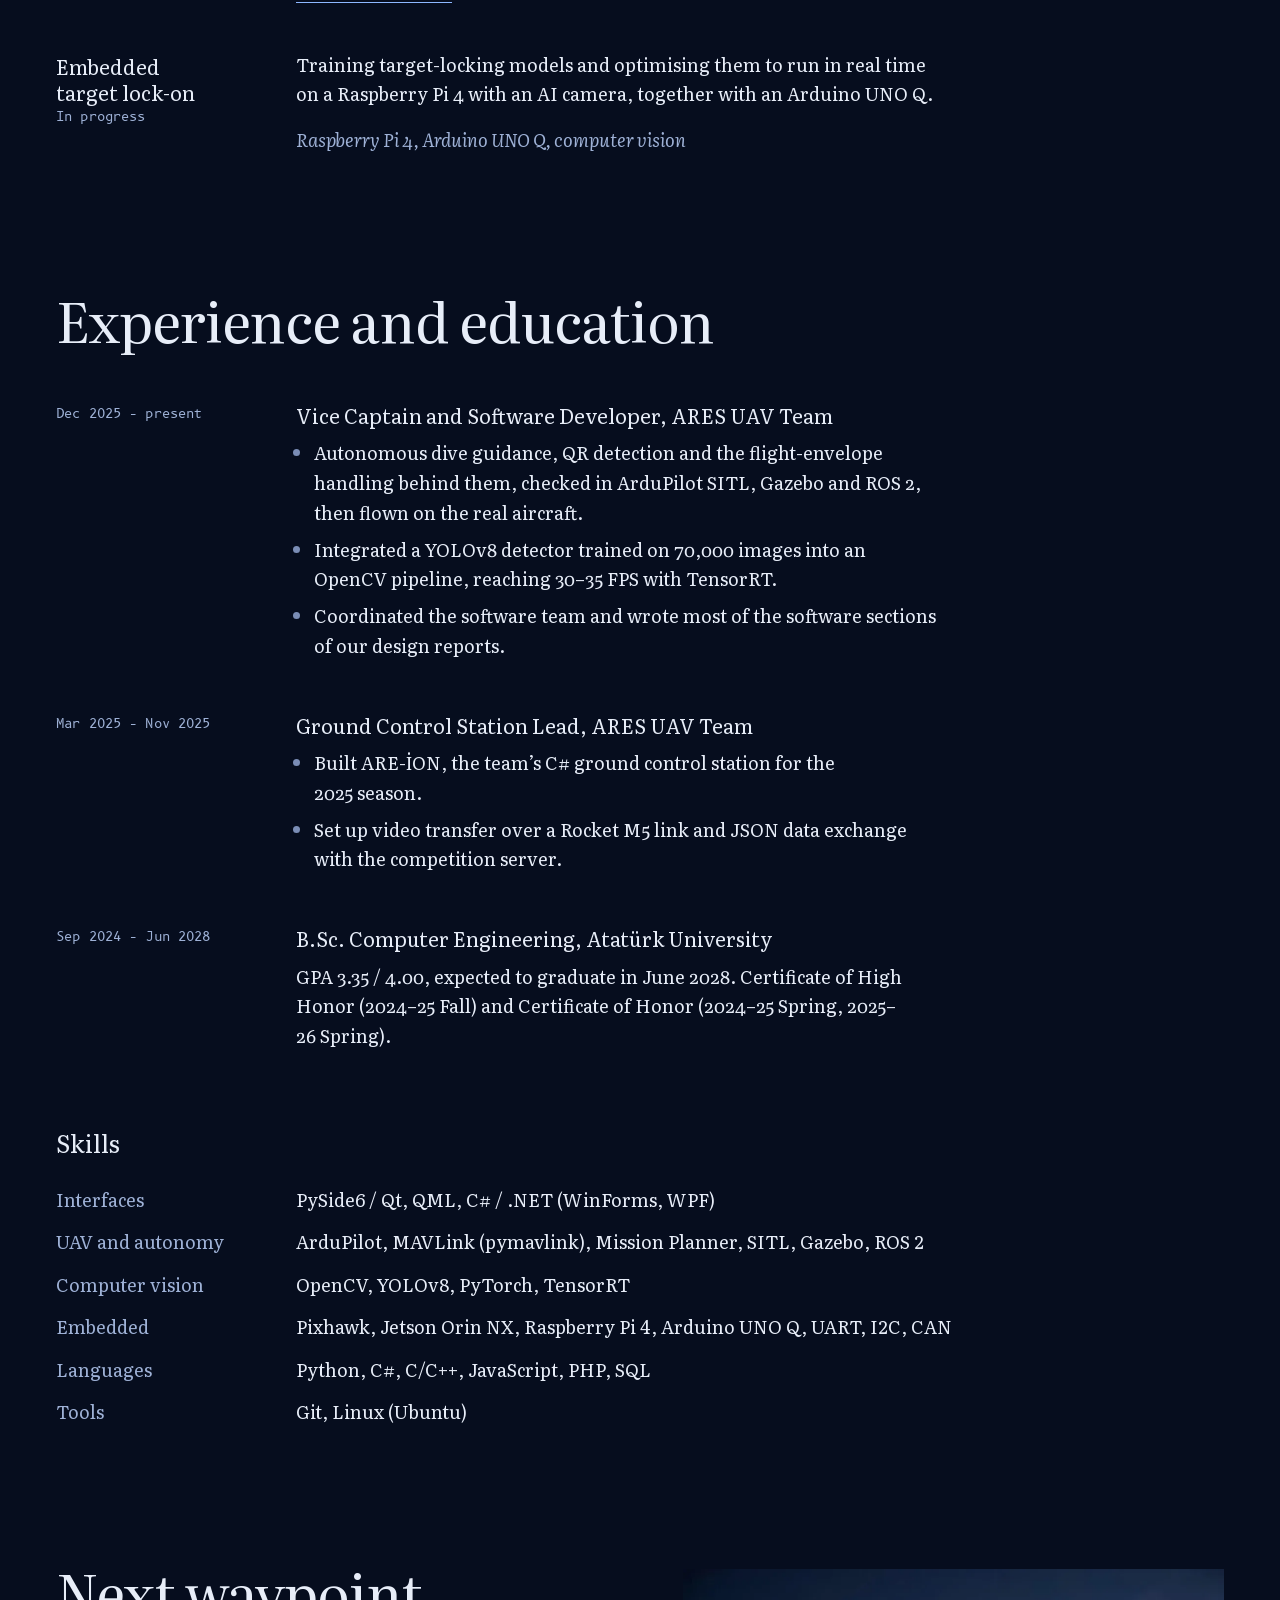
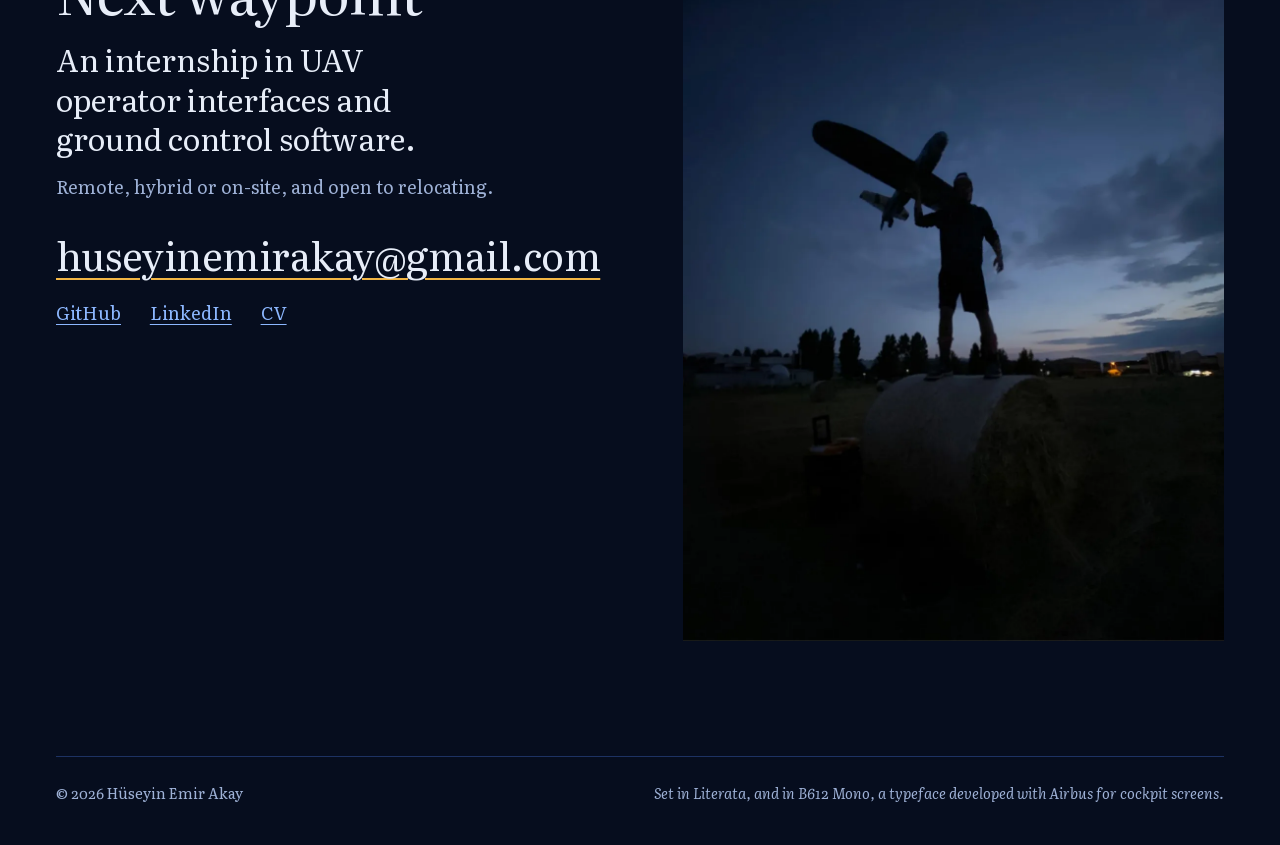
==== commit 8ffe76f9: "Redesign the site and add the web CV" ====
--- a/index.html
+++ b/index.html
@@ -1,29 +1,43 @@
 <!doctype html>
-<html lang="en">
+<html lang="en" class="no-js">
 <head>
   <meta charset="utf-8">
   <meta name="viewport" content="width=device-width, initial-scale=1">
   <title>Hüseyin Emir Akay – UAV Ground Control and Operator Interface Software</title>
-  <meta name="description" content="Hüseyin Emir Akay is a Computer Engineering student at Atatürk University who builds ground control station and operator interface software for unmanned aerial vehicles. Vice captain of the ARES UAV Team, TEKNOFEST Fighting UAV finalist in 2025 and 2026.">
+  <meta name="description" content="Hüseyin Emir Akay builds ground control station and operator interface software for unmanned aerial vehicles. Computer Engineering student at Atatürk University, vice captain of the ARES UAV Team, TEKNOFEST Fighting UAV finalist in 2025 and 2026.">
   <meta name="author" content="Hüseyin Emir Akay">
   <link rel="canonical" href="https://emirakay-007.github.io/">
   <meta name="color-scheme" content="dark">
-  <meta name="theme-color" content="#0A1326">
+  <meta name="theme-color" content="#060D1E">
 
   <meta property="og:type" content="profile">
+  <meta property="og:site_name" content="Hüseyin Emir Akay">
   <meta property="og:title" content="Hüseyin Emir Akay">
   <meta property="og:description" content="Ground control station and operator interface software for unmanned aerial vehicles.">
   <meta property="og:url" content="https://emirakay-007.github.io/">
-  <meta property="og:image" content="https://emirakay-007.github.io/assets/img/huseyin-emir-akay.jpg">
-  <meta property="og:image:alt" content="Portrait of Hüseyin Emir Akay">
+  <meta property="og:image" content="https://emirakay-007.github.io/assets/img/og-card.png">
+  <meta property="og:image:width" content="1200">
+  <meta property="og:image:height" content="630">
+  <meta property="og:image:alt" content="Hüseyin Emir Akay: ground control station and operator interface software for UAVs">
   <meta property="profile:first_name" content="Hüseyin Emir">
   <meta property="profile:last_name" content="Akay">
-  <meta name="twitter:card" content="summary">
+  <meta name="twitter:card" content="summary_large_image">
 
   <link rel="icon" href="assets/img/favicon.svg" type="image/svg+xml">
   <link rel="icon" href="assets/img/favicon-32.png" sizes="32x32" type="image/png">
   <link rel="apple-touch-icon" href="assets/img/apple-touch-icon.png">
-  <link rel="stylesheet" href="assets/css/style.css">
+
+  <link rel="preload" href="assets/fonts/literata-roman.woff2" as="font" type="font/woff2" crossorigin>
+  <link rel="stylesheet" href="assets/css/style.css?v=2">
+  <script>
+    (function (d) {
+      var c = d.documentElement.classList;
+      c.remove("no-js"); c.add("js");
+      var reduce = window.matchMedia && matchMedia("(prefers-reduced-motion: reduce)").matches;
+      var save = navigator.connection && navigator.connection.saveData;
+      c.add(reduce || save ? "still" : "motion");
+    })(document);
+  </script>
 
   <script type="application/ld+json">
   {
@@ -36,9 +50,9 @@
     "email": "mailto:huseyinemirakay@gmail.com",
     "jobTitle": "Computer Engineering Student",
     "address": { "@type": "PostalAddress", "addressLocality": "Erzurum", "addressCountry": "TR" },
-    "alumniOf": { "@type": "CollegeOrUniversity", "name": "Atatürk University" },
+    "affiliation": { "@type": "CollegeOrUniversity", "name": "Atatürk University" },
     "memberOf": { "@type": "Organization", "name": "ARES UAV Team" },
-    "knowsAbout": ["Ground control stations", "MAVLink", "ArduPilot", "PySide6", "Qt", "QML", "C#", "Computer vision", "Unmanned aerial vehicles"],
+    "knowsAbout": ["Ground control stations", "Operator interfaces", "MAVLink", "ArduPilot", "PySide6", "Qt", "QML", "C#", "Computer vision", "Unmanned aerial vehicles"],
     "sameAs": [
       "https://github.com/EmirAkay-007",
       "https://www.linkedin.com/in/huseyinemirakay"
@@ -48,201 +62,453 @@
 </head>
 <body>
 
-<header class="hero wrap">
-  <div class="hero-text">
-    <h1>Hüseyin Emir Akay</h1>
-    <p class="lede">I build ground control station and operator interface software for unmanned aerial vehicles.</p>
-    <p>Third-year Computer Engineering student at Atatürk University, and vice captain and software developer of the ARES UAV Team, a TEKNOFEST Fighting UAV finalist in 2025 and 2026. I’m looking for an internship in UAV operator interfaces and ground control software: remote, hybrid or on-site.</p>
-    <ul class="contact" aria-label="Contact">
-      <li><a href="https://github.com/EmirAkay-007">GitHub</a></li>
-      <li><a href="https://www.linkedin.com/in/huseyinemirakay">LinkedIn</a></li>
-      <li><a href="mailto:huseyinemirakay@gmail.com">huseyinemirakay@gmail.com</a></li>
-    </ul>
-    <p class="place">Erzurum, Türkiye <span class="data">39°54′N 41°16′E</span></p>
+<a class="skip" href="#main">Skip to content</a>
+
+<header class="bar" data-bar>
+  <div class="bar-in">
+    <a class="bar-name" href="#top" tabindex="-1" aria-hidden="true">Hüseyin Emir Akay</a>
+    <nav class="bar-nav" aria-label="Quick links">
+      <a href="cv.html">CV</a>
+      <a href="mailto:huseyinemirakay@gmail.com">Email</a>
+    </nav>
   </div>
-  <figure class="portrait">
-    <img src="assets/img/huseyin-emir-akay.jpg" width="720" height="900" alt="Portrait of Hüseyin Emir Akay" fetchpriority="high">
-  </figure>
+  <div class="bar-progress" aria-hidden="true"><i></i></div>
 </header>
 
-<main>
-
-  <section class="wrap" aria-labelledby="log-title">
-    <h2 id="log-title">Flight log</h2>
-    <ol class="route">
-      <li>
-        <span class="data">Sep 2024</span>
-        <strong>Computer Engineering</strong>
-        <span class="note">Started at Atatürk University</span>
-      </li>
-      <li>
-        <span class="data">Feb 2025</span>
-        <strong>Ground control station lead</strong>
-        <span class="note">Joined the ARES UAV Team</span>
-      </li>
-      <li>
-        <span class="data">Sep 2025</span>
-        <strong>TEKNOFEST finalist</strong>
-        <span class="note">25th of 873 teams</span>
-      </li>
-      <li>
-        <span class="data">Dec 2025</span>
-        <strong>Vice captain</strong>
-        <span class="note">Software developer, ARES</span>
-      </li>
-      <li>
-        <span class="data">2026</span>
-        <strong>TEKNOFEST finalist</strong>
-        <span class="note">34th of 1,053 teams</span>
-      </li>
-      <li class="next">
-        <span class="data">Next</span>
-        <strong>Internship</strong>
-        <span class="note">UAV interfaces and ground software</span>
-      </li>
-    </ol>
-  </section>
-
-  <section class="wrap" aria-labelledby="gcs-title">
-    <h2 id="gcs-title">Ground control stations</h2>
-
-    <article class="station">
-      <figure>
-        <img src="assets/img/sihainterface.webp" width="1280" height="800" loading="lazy"
-             alt="SihaInterface connected to ArduPilot SITL and Gazebo: telemetry list on the left, simulated camera above, map below">
+<nav class="rail" aria-label="Page sections" data-rail>
+  <ol>
+    <li><a href="#top"><span>Start</span></a></li>
+    <li><a href="#dive"><span>The dive</span></a></li>
+    <li><a href="#detection"><span>Detection</span></a></li>
+    <li><a href="#stations"><span>Ground stations</span></a></li>
+    <li><a href="#log"><span>Flight log</span></a></li>
+    <li><a href="#projects"><span>Projects</span></a></li>
+    <li><a href="#record"><span>Record</span></a></li>
+    <li class="dest"><a href="#next"><span>Next</span></a></li>
+  </ol>
+  <i class="rail-flown"></i>
+  <i class="rail-ahead"></i>
+  <svg class="rail-ac" viewBox="0 0 16 16" aria-hidden="true"><path d="M8 15 L13.5 2 L8 5.5 L2.5 2 Z"/></svg>
+</nav>
+
+<main id="main">
+
+  <section class="hero" id="top" aria-labelledby="name">
+    <div class="wrap hero-in">
+      <h1 class="name" id="name" data-name>Hüseyin Emir Akay</h1>
+      <div class="hero-text">
+        <p class="lede">I build ground control stations: the software an operator flies a UAV from.</p>
+        <p class="intro">Third-year Computer Engineering student at Atatürk University, and vice captain and software developer of the ARES UAV Team, a TEKNOFEST Fighting UAV finalist in 2025 and 2026.</p>
+        <ul class="links" aria-label="Contact and profiles">
+          <li><a href="https://github.com/EmirAkay-007">GitHub</a></li>
+          <li><a href="https://www.linkedin.com/in/huseyinemirakay">LinkedIn</a></li>
+          <li><a href="mailto:huseyinemirakay@gmail.com">Email</a></li>
+          <li><a href="cv.html">CV</a></li>
+        </ul>
+      </div>
+      <figure class="portrait">
+        <img src="assets/img/huseyin-emir-akay.webp" width="720" height="900" alt="Portrait of Hüseyin Emir Akay" fetchpriority="high">
+        <figcaption><span>Erzurum, Türkiye</span> <span class="data">39°54′N 41°16′E</span></figcaption>
       </figure>
-      <div class="station-text">
-        <h3>SihaInterface</h3>
-        <p class="stack">Python, PySide6 (Qt Widgets and QML), pymavlink</p>
-        <p>The ARES team’s ground station for competition flights: a MAVLink link to ArduPilot or PX4, a map with the other aircraft, no-fly zones, geofence and mission, the camera with QR detection, and a live link to the competition server.</p>
-        <p>What I built:</p>
-        <ul>
-          <li>Guidance for the autonomous dive onto a QR-code target, a state machine flown in guided mode that restores the normal flight envelope after every run.</li>
-          <li>QR detection with OpenCV and zxing-cpp / pyzbar that falls back through contrast, sharpening, upscaling and deblur stages.</li>
-          <li>Since August 2026, an independent continuation: parameter tables, simulator connection and an evaluation-video recorder.</li>
+    </div>
+    <div class="horizon" aria-hidden="true"></div>
+  </section>
+
+  <section class="dive" id="dive" aria-labelledby="dive-title">
+    <div class="wrap section-head">
+      <h2 id="dive-title">The autonomous dive</h2>
+      <p>In the competition’s target task, the aircraft dives at a QR code on the ground and pulls out on its own. I designed and wrote the guidance and the QR detection. <span class="motion-only">Scroll to fly the run, </span><span class="still-only">Below is the run, </span>recorded from the onboard camera in ArduPilot SITL and Gazebo.</p>
+    </div>
+
+    <div class="dive-track" data-dive>
+      <div class="dive-stage wrap">
+        <figure class="dive-screen">
+          <div class="screen">
+            <img class="dive-poster" src="assets/dive/f004.webp" width="640" height="480" alt="Onboard camera view in simulation: level flight above a grass field before the dive">
+            <canvas aria-hidden="true"></canvas>
+          </div>
+          <figcaption>Onboard camera in ArduPilot SITL and Gazebo. The time stamp is added by the ground station’s recorder.</figcaption>
+        </figure>
+
+        <div class="dive-panel">
+          <ol class="phases" data-phases>
+            <li data-phase="0">
+              <img class="phase-still" src="assets/dive/f004.webp" width="640" height="480" alt="" loading="lazy">
+              <div>
+                <h3>APPROACHING</h3>
+                <p>Target coordinates arrive from the competition server. The run is refused below 80&nbsp;m; the aircraft lines up on the target at about 100&nbsp;m.</p>
+              </div>
+            </li>
+            <li data-phase="1">
+              <img class="phase-still" src="assets/dive/f045.webp" width="640" height="480" alt="" loading="lazy">
+              <div>
+                <h3>DIVING</h3>
+                <p>Throttle to zero and nose down towards 45° in guided mode, with roll held to 15° so the camera stays on the QR code.</p>
+              </div>
+            </li>
+            <li data-phase="2">
+              <img class="phase-still" src="assets/dive/f089.webp" width="640" height="480" alt="" loading="lazy">
+              <div>
+                <h3>RECOVERING</h3>
+                <p>The pull-out starts the moment the QR code is read, or when the predicted height loss would reach the 50&nbsp;m floor, so the lowest point lands on the floor instead of below it.</p>
+              </div>
+            </li>
+            <li data-phase="3">
+              <img class="phase-still" src="assets/dive/f118.webp" width="640" height="480" alt="" loading="lazy">
+              <div>
+                <h3>RESUMING</h3>
+                <p>Above 90&nbsp;m the run ends. Every way out of it, including force-end, the watchdog and a lost link, goes through one exit that writes the normal flight envelope back.</p>
+              </div>
+            </li>
+          </ol>
+
+          <figure class="profile">
+            <svg viewBox="0 0 420 116" role="img" aria-labelledby="profile-desc" data-profile>
+              <desc id="profile-desc">Schematic altitude profile of the run: level at about 100 metres, a 45 degree dive, a pull-out that bottoms out on the 50 metre floor, and a climb until the run ends above 90 metres.</desc>
+              <g class="axis">
+                <line x1="50" y1="50" x2="416" y2="50" class="thr"/>
+                <line x1="50" y1="95" x2="416" y2="95" class="thr"/>
+              </g>
+              <g class="ticks">
+                <text x="42" y="23.5">100 m</text>
+                <text x="42" y="53.5">80</text>
+                <text x="42" y="98.5">50</text>
+              </g>
+              <g class="notes">
+                <text x="414" y="45" text-anchor="end">minimum to start</text>
+                <text x="414" y="90" text-anchor="end">floor</text>
+              </g>
+              <g class="track">
+                <path d="M50 20 L112 20"/>
+                <path d="M112 20 C120 20 124 24 128 28 L168 74"/>
+                <path d="M168 74 C175 85 181 95 190 95 C216 95 260 56 304 35"/>
+                <path d="M304 35 C328 28 358 26 416 26"/>
+              </g>
+              <g class="flown">
+                <path d="M50 20 L112 20"/>
+                <path d="M112 20 C120 20 124 24 128 28 L168 74"/>
+                <path d="M168 74 C175 85 181 95 190 95 C216 95 260 56 304 35"/>
+                <path d="M304 35 C328 28 358 26 416 26"/>
+              </g>
+              <g class="points">
+                <circle cx="168" cy="74" r="2.2"/>
+                <text x="176" y="72">pull-out</text>
+                <circle cx="304" cy="35" r="2.2"/>
+                <text x="296" y="18" text-anchor="middle">run ends, 90 m</text>
+              </g>
+              <circle class="marker" r="4" cx="50" cy="20"/>
+            </svg>
+            <figcaption>Schematic of the run, drawn from the thresholds in the code.</figcaption>
+          </figure>
+        </div>
+      </div>
+    </div>
+
+    <div class="wrap real">
+      <div class="real-text">
+        <h3>On the real aircraft</h3>
+        <p>The manoeuvre on the ARES aircraft, filmed from the ground during a test flight, diving from about 100&nbsp;m.</p>
+        <p>Tuning the run shaped the guidance. An altitude sample can be half a second old by the time it is used, and ignoring that once let a run aimed at a 70&nbsp;m floor bottom out at 61&nbsp;m. The pull-out prediction now accounts for the age of every sample.</p>
+        <p class="note">The brackets were added to the footage to mark the aircraft.</p>
+      </div>
+      <figure class="real-clip" data-clip>
+        <video controls muted loop playsinline preload="none" width="478" height="850" poster="assets/video/real-flight-poster.webp" aria-label="The ARES aircraft diving through clouds, filmed from the ground, with brackets marking the aircraft">
+          <source src="assets/video/real-flight.mp4" type='video/mp4; codecs="avc1.64001F"'>
+          <source src="assets/video/real-flight.webm" type='video/webm; codecs="vp9"'>
+        </video>
+        <button class="clip-toggle" type="button" aria-pressed="false" hidden>Pause</button>
+      </figure>
+    </div>
+  </section>
+
+  <section class="detect" id="detection" aria-labelledby="detect-title">
+    <div class="wrap">
+      <div class="section-head">
+        <h2 id="detect-title">Finding the target</h2>
+      </div>
+      <div class="detect-grid">
+        <div class="detect-text">
+          <p>During the dive, the camera has to find a QR code in a frame that is moving, tilting and changing light. Each frame is decoded as it is first. If nothing is found, the detector works through contrast enhancement (CLAHE), illumination correction, sharpening, upscaling and motion deblur within a time budget for that frame, and the stage that worked is tried first on the next one.</p>
+          <p class="metric">On a 640×480 webcam stream it averaged <span class="fig">28.8&nbsp;FPS</span> over 750 frames, about <span class="fig">12&nbsp;ms</span> per detection, with zxing-cpp.</p>
+        </div>
+        <figure class="pipeline" data-pipeline>
+          <div class="pl-row" data-row="0">
+            <p class="pl-label">Frame <i>n</i></p>
+            <ol>
+              <li data-s="plain" data-state="miss">Plain</li>
+              <li data-s="contrast" data-state="miss">Contrast</li>
+              <li data-s="light" data-state="hit">Illumination</li>
+              <li data-s="sharpen" data-state="rest">Sharpen</li>
+              <li data-s="upscale" data-state="rest">Upscale</li>
+              <li data-s="deblur" data-state="rest">Deblur</li>
+            </ol>
+          </div>
+          <div class="pl-row" data-row="1">
+            <p class="pl-label">Frame <i>n</i> + 1</p>
+            <ol>
+              <li data-s="plain" data-state="miss">Plain</li>
+              <li data-s="contrast" data-state="skip">Contrast</li>
+              <li data-s="light" data-state="hit">Illumination</li>
+              <li data-s="sharpen" data-state="rest">Sharpen</li>
+              <li data-s="upscale" data-state="rest">Upscale</li>
+              <li data-s="deblur" data-state="rest">Deblur</li>
+            </ol>
+          </div>
+          <figcaption>How the fallback order works: on frame <i>n</i> the code is found after illumination correction, so frame <i>n</i> + 1 goes from the plain image straight to that stage.</figcaption>
+        </figure>
+      </div>
+    </div>
+  </section>
+
+  <section class="stations" id="stations" aria-labelledby="stations-title">
+    <div class="wrap section-head">
+      <h2 id="stations-title">Ground control stations</h2>
+      <p>Two generations of the ARES ground control station: the one I built in C# for the 2025 season, and the Python and Qt station the team flies in 2026.</p>
+    </div>
+
+    <article class="tour wrap" data-tour aria-labelledby="areion-title">
+      <header class="tour-head">
+        <h3 id="areion-title">ARE-İON</h3>
+        <p class="stack">2025, C#, .NET 8, Windows Forms</p>
+      </header>
+      <figure class="tour-fig">
+        <div class="tour-img" style="--ar: 1.7778"><div class="shot">
+          <img src="assets/img/are-ion.webp?v=2" width="1600" height="900" loading="lazy" alt="ARE-İON ground control station: connection settings on the left, telemetry fields in the middle, a satellite map with drawn areas at the top right and live video at the bottom right">
+          <span class="spot" aria-hidden="true"></span>
+        </div></div>
+        <figcaption>ARE-İON during a ground test.</figcaption>
+      </figure>
+      <div class="tour-side">
+      <ol class="tour-steps">
+        <li data-spot="0.4 18.6 16.8 67">
+          <h4>Link</h4>
+          <p>Serial MAVLink to a Pixhawk Cube Orange+. MAVLink v1 and v2 frames are decoded from the raw byte stream; the station sends its own heartbeat and reconnects on its own when the link drops.</p>
+        </li>
+        <li data-spot="17.3 13.2 16.6 75">
+          <h4>Telemetry</h4>
+          <p>Single-purpose fields refreshed five times a second. A value not refreshed for 3&nbsp;seconds is shown as “no data”, so an old number is never read as a live one.</p>
+        </li>
+        <li data-spot="48.3 4 50.4 48.6">
+          <h4>Map</h4>
+          <p>A satellite map in an embedded WebView2 and Leaflet page, driven from C# five times a second: the aircraft turned to its heading, and areas typed in as coordinates drawn on top.</p>
+        </li>
+        <li data-spot="48.3 52.8 50.4 45.6">
+          <h4>Video</h4>
+          <p>The stream processed on board by a Jetson Orin NX, detection boxes included, received through a small TCP-to-HTTP relay.</p>
+        </li>
+      </ol>
+      <p class="tour-link"><a href="https://github.com/EmirAkay-007/C-_interface_mavlink">Source and v1.0 release on GitHub</a></p>
+      </div>
+    </article>
+
+    <article class="tour wrap" data-tour aria-labelledby="siha-title">
+      <header class="tour-head">
+        <h3 id="siha-title">SihaInterface</h3>
+        <p class="stack">2026, Python, PySide6 (Qt Widgets and QML), pymavlink</p>
+      </header>
+      <figure class="tour-fig">
+        <div class="tour-img" style="--ar: 1.2306"><div class="shot">
+          <img src="assets/img/sihainterface-real-flight.webp" width="1329" height="1080" loading="lazy" alt="SihaInterface during a real flight: telemetry list and dive controls on the left, the banking onboard camera at the top right and a map of the university campus with the aircraft at the bottom right">
+          <span class="spot" aria-hidden="true"></span>
+        </div></div>
+        <figcaption>SihaInterface during a real flight over the Atatürk University campus, July 2026.</figcaption>
+      </figure>
+      <div class="tour-side">
+      <ol class="tour-steps">
+        <li data-spot="4 9 30.2 41.6">
+          <h4>Watch list</h4>
+          <p>The flight data the operator chose to see: speeds, attitude, GPS time and position, battery and altitude, over MAVLink on a worker thread separate from the interface.</p>
+        </li>
+        <li data-spot="38.5 6.8 59.2 41">
+          <h4>Camera</h4>
+          <p>The onboard video, where the QR detection runs, with two recorders: one of what the operator sees, and an evaluation video stamped with the competition server’s time.</p>
+        </li>
+        <li data-spot="38.3 47.8 59.4 49.4">
+          <h4>Map</h4>
+          <p>The own aircraft, the others reported by the server, no-fly zones, the geofence and the mission on one map.</p>
+        </li>
+        <li data-spot="4 54 30.2 40.6">
+          <h4>Dive controls</h4>
+          <p>Target coordinates taken from the server, and the start and force-end commands for the autonomous dive.</p>
+        </li>
+      </ol>
+      <p class="credit">SihaInterface was created and mostly written by Muzaffer Kadir Belen; Yusuf İslam İnan wrote the route preplanner. I wrote the dive guidance, the QR detection and the flight-envelope handling behind them, and since August 2026 I maintain an independent continuation.</p>
+      <p class="tour-link"><a href="https://github.com/EmirAkay-007/SihaInterface">Source and credits on GitHub</a></p>
+      </div>
+    </article>
+  </section>
+
+  <section class="log" id="log" aria-labelledby="log-title">
+    <div class="wrap">
+      <div class="section-head">
+        <h2 id="log-title">Flight log</h2>
+      </div>
+      <ol class="route" data-route>
+        <li>
+          <span class="data">Sep 2024</span>
+          <strong>Computer Engineering</strong>
+          <span class="note">Started at Atatürk University</span>
+        </li>
+        <li>
+          <span class="data">Mar 2025</span>
+          <strong>Ground control station lead</strong>
+          <span class="note">Joined the ARES UAV Team</span>
+        </li>
+        <li>
+          <span class="data">Sep 2025</span>
+          <strong>TEKNOFEST finalist</strong>
+          <span class="note">25th of 873 teams</span>
+        </li>
+        <li>
+          <span class="data">Dec 2025</span>
+          <strong>Vice captain</strong>
+          <span class="note">Software developer, ARES</span>
+        </li>
+        <li>
+          <span class="data">2026</span>
+          <strong>TEKNOFEST finalist</strong>
+          <span class="note">34th of 1,053 teams</span>
+        </li>
+        <li class="next">
+          <span class="data">Next</span>
+          <strong>Internship</strong>
+          <span class="note">UAV interfaces and ground software</span>
+        </li>
+      </ol>
+      <div class="log-photos">
+        <figure>
+          <img src="assets/img/ares-teknofest-2026.webp" width="900" height="1200" loading="lazy" alt="Seven members of the ARES team sitting on the runway behind their white fixed-wing aircraft, with competition banners and hills in the background">
+          <figcaption>The ARES team and the aircraft at the TEKNOFEST 2026 Fighting UAV final.</figcaption>
+        </figure>
+        <figure>
+          <img src="assets/img/teknofest-2026-sign.webp" width="720" height="1280" loading="lazy" alt="Hüseyin Emir Akay sitting at the Savaşan İHA Yarışması 2026 sign at TEKNOFEST, pointing at a model aircraft">
+          <figcaption>At the Fighting UAV competition, 2026.</figcaption>
+        </figure>
+      </div>
+    </div>
+  </section>
+
+  <section class="projects" id="projects" aria-labelledby="projects-title">
+    <div class="wrap">
+      <div class="section-head">
+        <h2 id="projects-title">Other projects</h2>
+      </div>
+      <div class="rows">
+        <article class="row">
+          <div class="row-head">
+            <h3 lang="tr">Kampüs Yolu</h3>
+            <span class="data">2026</span>
+          </div>
+          <div class="row-body">
+            <p>A map-based campus app where students find others nearby, match by shared interests and meet halfway. Web Programming term project with Yusuf İslam İnan; I wrote the backend.</p>
+            <p class="stack">PHP 8, MySQL 8 spatial queries, JavaScript, Leaflet</p>
+            <p><a href="https://github.com/EmirAkay-007/kampus_yolu">Source on GitHub</a></p>
+          </div>
+        </article>
+        <article class="row">
+          <div class="row-head">
+            <h3>Dogruluk</h3>
+            <span class="data">2026</span>
+          </div>
+          <div class="row-body">
+            <p>A linked-list structure for a bus line that keeps stops and the transitions between them apart, so every stop’s arrival time is ready the moment it is inserted. Data Structures and Algorithms term project.</p>
+            <p class="stack">C++17</p>
+            <p><a href="https://github.com/EmirAkay-007/dogruluk">Source on GitHub</a></p>
+          </div>
+        </article>
+        <article class="row">
+          <div class="row-head">
+            <h3>Embedded target <span class="nowrap">lock-on</span></h3>
+            <span class="data">In progress</span>
+          </div>
+          <div class="row-body">
+            <p>Training target-locking models and optimising them to run in real time on a Raspberry Pi 4 with an AI camera, together with an Arduino UNO Q.</p>
+            <p class="stack">Raspberry Pi 4, Arduino UNO Q, computer vision</p>
+          </div>
+        </article>
+      </div>
+    </div>
+  </section>
+
+  <section class="record" id="record" aria-labelledby="record-title">
+    <div class="wrap">
+      <div class="section-head">
+        <h2 id="record-title">Experience and education</h2>
+      </div>
+      <div class="rows">
+        <article class="row">
+          <div class="row-head"><span class="data">Dec 2025 – present</span></div>
+          <div class="row-body">
+            <h3>Vice Captain and Software Developer, ARES UAV Team</h3>
+            <ul>
+              <li>Autonomous dive guidance, QR detection and the flight-envelope handling behind them, checked in ArduPilot SITL, Gazebo and ROS 2, then flown on the real aircraft.</li>
+              <li>Integrated a YOLOv8 detector trained on 70,000 images into an OpenCV pipeline, reaching 30–35 FPS with TensorRT.</li>
+              <li>Coordinated the software team and wrote most of the software sections of our design reports.</li>
+            </ul>
+          </div>
+        </article>
+        <article class="row">
+          <div class="row-head"><span class="data">Mar 2025 – Nov 2025</span></div>
+          <div class="row-body">
+            <h3>Ground Control Station Lead, ARES UAV Team</h3>
+            <ul>
+              <li>Built ARE-İON, the team’s C# ground control station for the 2025 season.</li>
+              <li>Set up video transfer over a Rocket M5 link and JSON data exchange with the competition server.</li>
+            </ul>
+          </div>
+        </article>
+        <article class="row">
+          <div class="row-head"><span class="data">Sep 2024 – Jun 2028</span></div>
+          <div class="row-body">
+            <h3>B.Sc. Computer Engineering, Atatürk University</h3>
+            <p>GPA 3.35 / 4.00, expected to graduate in June 2028. Certificate of High Honor (2024–25 Fall) and Certificate of Honor (2024–25 Spring, 2025–26 Spring).</p>
+          </div>
+        </article>
+      </div>
+
+      <h3 class="skills-title">Skills</h3>
+      <dl class="skills">
+        <dt>Interfaces</dt><dd>PySide6 / Qt, QML, C# / .NET (WinForms, WPF)</dd>
+        <dt>UAV and autonomy</dt><dd>ArduPilot, MAVLink (pymavlink), Mission Planner, SITL, Gazebo, ROS 2</dd>
+        <dt>Computer vision</dt><dd>OpenCV, YOLOv8, PyTorch, TensorRT</dd>
+        <dt>Embedded</dt><dd>Pixhawk, Jetson Orin NX, Raspberry Pi 4, Arduino UNO Q, UART, I2C, CAN</dd>
+        <dt>Languages</dt><dd>Python, C#, C/C++, JavaScript, PHP, SQL</dd>
+        <dt>Tools</dt><dd>Git, Linux (Ubuntu)</dd>
+      </dl>
+    </div>
+  </section>
+
+  <section class="closing" id="next" aria-labelledby="next-title">
+    <div class="wrap closing-in" data-closing>
+      <div class="closing-text">
+        <h2 id="next-title">Next waypoint</h2>
+        <p class="lede">An internship in UAV operator interfaces and ground control software.</p>
+        <p>Remote, hybrid or on-site, and open to relocating.</p>
+        <p class="mail"><a href="mailto:huseyinemirakay@gmail.com">huseyinemirakay@gmail.com</a></p>
+        <ul class="links" aria-label="Profiles">
+          <li><a href="https://github.com/EmirAkay-007">GitHub</a></li>
+          <li><a href="https://www.linkedin.com/in/huseyinemirakay">LinkedIn</a></li>
+          <li><a href="cv.html">CV</a></li>
         </ul>
-        <p class="credit">Created and mostly written by Muzaffer Kadir Belen. Route preplanner by Yusuf İslam İnan.</p>
-        <p><a href="https://github.com/EmirAkay-007/SihaInterface">Source and credits on GitHub</a></p>
-      </div>
-    </article>
-
-    <article class="station">
-      <figure>
-        <img src="assets/img/are-ion.webp" width="1280" height="800" loading="lazy"
-             alt="ARE-İON ground control station: connection panel, telemetry widgets, satellite map and live video">
+      </div>
+      <figure class="dusk">
+        <img src="assets/img/launch-at-dusk.webp" width="1100" height="1368" loading="lazy" alt="Silhouette of Hüseyin Emir Akay at dusk, standing on a hay bale and holding the UAV above his head">
       </figure>
-      <div class="station-text">
-        <h3>ARE-İON</h3>
-        <p class="stack">C#, .NET 8, Windows Forms</p>
-        <p>The ground control station I built for the 2025 season, talking to a Pixhawk Cube Orange+ over MAVLink.</p>
-        <ul>
-          <li>MAVLink v1 and v2 decoded from the raw serial stream, with its own heartbeat and a link watchdog that reconnects on its own.</li>
-          <li>Stale-data detection: a value not refreshed for 3 seconds is shown as “no data”, so an old number is never read as live.</li>
-          <li>A satellite map in an embedded Leaflet page driven from C#, and the video processed on board by a Jetson Orin NX.</li>
-        </ul>
-        <p><a href="https://github.com/EmirAkay-007/C-_interface_mavlink">Source and v1.0 release on GitHub</a></p>
-      </div>
-    </article>
-  </section>
-
-  <section class="wrap" aria-labelledby="other-title">
-    <h2 id="other-title">Other projects</h2>
-    <div class="rows">
-      <article class="row">
-        <div class="row-head">
-          <h3>Kampüs Yolu</h3>
-          <span class="data">2026</span>
-        </div>
-        <div class="row-body">
-          <p>A map-based campus app where students find others nearby, match by shared interests and meet halfway. Web Programming term project with Yusuf İslam İnan; I wrote the backend.</p>
-          <p class="stack">PHP 8, MySQL 8 spatial queries, JavaScript, Leaflet</p>
-          <p><a href="https://github.com/EmirAkay-007/kampus_yolu">Source on GitHub</a></p>
-        </div>
-      </article>
-      <article class="row">
-        <div class="row-head">
-          <h3>Dogruluk</h3>
-          <span class="data">2026</span>
-        </div>
-        <div class="row-body">
-          <p>A linked-list structure for a bus line that keeps stops and the transitions between them apart, so every stop’s arrival time is ready the moment it is inserted. Data Structures and Algorithms term project.</p>
-          <p class="stack">C++17</p>
-          <p><a href="https://github.com/EmirAkay-007/dogruluk">Source on GitHub</a></p>
-        </div>
-      </article>
-      <article class="row">
-        <div class="row-head">
-          <h3>Embedded target <span class="nowrap">lock-on</span></h3>
-          <span class="data">In progress</span>
-        </div>
-        <div class="row-body">
-          <p>Training target-locking models and optimising them to run in real time on a Raspberry Pi 4 with an AI camera, together with an Arduino UNO Q.</p>
-          <p class="stack">Raspberry Pi 4, Arduino UNO Q, computer vision</p>
-        </div>
-      </article>
-    </div>
-  </section>
-
-  <section class="wrap" aria-labelledby="exp-title">
-    <h2 id="exp-title">Experience and education</h2>
-    <div class="rows">
-      <article class="row">
-        <div class="row-head">
-          <span class="data">Dec 2025 – present</span>
-        </div>
-        <div class="row-body">
-          <h3>Vice Captain and Software Developer, ARES UAV Team</h3>
-          <ul>
-            <li>Autonomous dive guidance, QR detection and the flight-envelope handling behind them, validated in ArduPilot SITL, Gazebo and ROS 2, then flown on the real aircraft.</li>
-            <li>Integrated a YOLOv8 detector trained on 70,000 images into an OpenCV pipeline, reaching 30–35 FPS with TensorRT.</li>
-            <li>Coordinated the software team and wrote most of the software sections of our design reports.</li>
-          </ul>
-        </div>
-      </article>
-      <article class="row">
-        <div class="row-head">
-          <span class="data">Feb 2025 – Nov 2025</span>
-        </div>
-        <div class="row-body">
-          <h3>Ground Control Station Lead, ARES UAV Team</h3>
-          <ul>
-            <li>Built ARE-İON, the team’s C# ground control station for the 2025 season.</li>
-            <li>Set up video transfer over a Rocket M5 link and JSON data exchange with the competition server.</li>
-          </ul>
-        </div>
-      </article>
-      <article class="row">
-        <div class="row-head">
-          <span class="data">Sep 2024 – Jun 2028</span>
-        </div>
-        <div class="row-body">
-          <h3>B.Sc. Computer Engineering, Atatürk University</h3>
-          <p>GPA 3.35 / 4.00, expected graduation June 2028. Certificate of High Honor (2024–25 Fall) and Certificate of Honor (2024–25 Spring, 2025–26 Spring).</p>
-        </div>
-      </article>
-    </div>
-  </section>
-
-  <section class="wrap" aria-labelledby="skills-title">
-    <h2 id="skills-title">Skills</h2>
-    <dl class="skills">
-      <dt>Interfaces</dt><dd>PySide6 / Qt, QML, C# / .NET (WinForms, WPF)</dd>
-      <dt>UAV and autonomy</dt><dd>ArduPilot, MAVLink (pymavlink), Mission Planner, SITL, Gazebo, ROS 2</dd>
-      <dt>Computer vision</dt><dd>OpenCV, YOLOv8, PyTorch, TensorRT</dd>
-      <dt>Embedded</dt><dd>Pixhawk, Jetson Orin NX, Raspberry Pi 4, Arduino UNO Q, UART, I2C, CAN</dd>
-      <dt>Languages</dt><dd>Python, C#, C/C++, JavaScript, PHP, SQL</dd>
-      <dt>Tools</dt><dd>Git, Linux (Ubuntu)</dd>
-    </dl>
+      <i class="dusk-line" aria-hidden="true"></i>
+    </div>
   </section>
 
 </main>
 
-<footer class="wrap">
-  <div class="footer-inner">
-    <p>Write to me at <a href="mailto:huseyinemirakay@gmail.com">huseyinemirakay@gmail.com</a>, or find me on <a href="https://github.com/EmirAkay-007">GitHub</a> and <a href="https://www.linkedin.com/in/huseyinemirakay">LinkedIn</a>.</p>
-    <p class="fine">© 2026 Hüseyin Emir Akay</p>
+<footer class="foot">
+  <div class="wrap">
+    <div class="foot-in">
+      <p>© 2026 Hüseyin Emir Akay</p>
+      <p class="colophon">Set in Literata, and in B612 Mono, a typeface developed with Airbus for cockpit screens.</p>
+    </div>
   </div>
 </footer>
 
+<script type="module" src="assets/js/main.js?v=2"></script>
 </body>
 </html>
--- a/assets/css/style.css
+++ b/assets/css/style.css
@@ -1,46 +1,69 @@
-/* Hüseyin Emir Akay – personal site
-   One typeface (Georgia, with Gelasio as a metric-compatible fallback),
-   a monospace face only for data (dates, coordinates), and one accent:
-   amber marks the next waypoint and nothing else. */
-
-@font-face { font-family: "Gelasio"; font-style: normal; font-weight: 400; font-display: swap;
-  src: url("../fonts/gelasio-latin-400-normal.woff2") format("woff2");
-  unicode-range: U+0000-00FF, U+0131, U+0152-0153, U+02BB-02BC, U+02C6, U+02DA, U+02DC, U+0304, U+0308, U+0329, U+2000-206F, U+20AC, U+2122, U+2191, U+2193, U+2212, U+2215, U+FEFF, U+FFFD; }
-@font-face { font-family: "Gelasio"; font-style: normal; font-weight: 400; font-display: swap;
-  src: url("../fonts/gelasio-latin-ext-400-normal.woff2") format("woff2");
-  unicode-range: U+0100-02BA, U+02BD-02C5, U+02C7-02CC, U+02CE-02D7, U+02DD-02FF, U+0304, U+0308, U+0329, U+1D00-1DBF, U+1E00-1E9F, U+1EF2-1EFF, U+2020, U+20A0-20AB, U+20AD-20C0, U+2113, U+2C60-2C7F, U+A720-A7FF; }
-@font-face { font-family: "Gelasio"; font-style: italic; font-weight: 400; font-display: swap;
-  src: url("../fonts/gelasio-latin-400-italic.woff2") format("woff2");
-  unicode-range: U+0000-00FF, U+0131, U+0152-0153, U+02BB-02BC, U+02C6, U+02DA, U+02DC, U+0304, U+0308, U+0329, U+2000-206F, U+20AC, U+2122, U+2191, U+2193, U+2212, U+2215, U+FEFF, U+FFFD; }
-@font-face { font-family: "Gelasio"; font-style: italic; font-weight: 400; font-display: swap;
-  src: url("../fonts/gelasio-latin-ext-400-italic.woff2") format("woff2");
-  unicode-range: U+0100-02BA, U+02BD-02C5, U+02C7-02CC, U+02CE-02D7, U+02DD-02FF, U+0304, U+0308, U+0329, U+1D00-1DBF, U+1E00-1E9F, U+1EF2-1EFF, U+2020, U+20A0-20AB, U+20AD-20C0, U+2113, U+2C60-2C7F, U+A720-A7FF; }
-@font-face { font-family: "Gelasio"; font-style: normal; font-weight: 700; font-display: swap;
-  src: url("../fonts/gelasio-latin-700-normal.woff2") format("woff2");
-  unicode-range: U+0000-00FF, U+0131, U+0152-0153, U+02BB-02BC, U+02C6, U+02DA, U+02DC, U+0304, U+0308, U+0329, U+2000-206F, U+20AC, U+2122, U+2191, U+2193, U+2212, U+2215, U+FEFF, U+FFFD; }
-@font-face { font-family: "Gelasio"; font-style: normal; font-weight: 700; font-display: swap;
-  src: url("../fonts/gelasio-latin-ext-700-normal.woff2") format("woff2");
-  unicode-range: U+0100-02BA, U+02BD-02C5, U+02C7-02CC, U+02CE-02D7, U+02DD-02FF, U+0304, U+0308, U+0329, U+1D00-1DBF, U+1E00-1E9F, U+1EF2-1EFF, U+2020, U+20A0-20AB, U+20AD-20C0, U+2113, U+2C60-2C7F, U+A720-A7FF; }
+/* Hüseyin Emir Akay
+   Literata for the voice, B612 Mono for readouts. One accent: amber marks
+   the destination (the next waypoint) and nothing else. */
+
+/* Fonts ------------------------------------------------------------------ */
+
+@font-face {
+  font-family: "Literata";
+  src: url("../fonts/literata-roman.woff2") format("woff2");
+  font-weight: 350 650;
+  font-style: normal;
+  font-display: swap;
+}
+@font-face {
+  font-family: "Literata";
+  src: url("../fonts/literata-italic.woff2") format("woff2");
+  font-weight: 350 650;
+  font-style: italic;
+  font-display: swap;
+}
+@font-face {
+  font-family: "B612 Mono";
+  src: url("../fonts/b612-mono.woff2") format("woff2");
+  font-weight: 400;
+  font-style: normal;
+  font-display: swap;
+  /* B612 has no ğ, ş, İ or ı. Text set in it is kept to figures and English. */
+}
+
+/* Tokens ----------------------------------------------------------------- */
 
 :root {
-  --night:  #0A1326;   /* page */
-  --deck:   #0F1B33;   /* mat behind images */
-  --rule:   #22375E;   /* frames */
-  --paper:  #E6ECF7;   /* text */
-  --haze:   #9DB0D3;   /* secondary text */
-  --signal: #7FB2FF;   /* links, flown route */
-  --amber:  #F2B544;   /* next waypoint only */
-
-  --serif: Georgia, "Gelasio", "Times New Roman", serif;
-  --mono: "Cascadia Mono", Consolas, ui-monospace, "SFMono-Regular", Menlo, monospace;
-
-  --gutter: clamp(1rem, 4vw, 2.5rem);
-  --section: clamp(4rem, 9vw, 7rem);
-}
+  color-scheme: dark;
+  --night: #060D1E;
+  --deck: #0B1733;
+  --rule: #1D3263;
+  --paper: #E7EDF8;
+  --haze: #9EB1D6;
+  --mute: #7A8DB6;
+  --dim: #51648F;      /* decoration only, never text that carries meaning */
+  --signal: #8CB7FF;
+  --amber: #F2B544;
+  --veil: rgb(6 13 30 / .62);
+
+  --serif: "Literata", Georgia, "Times New Roman", serif;
+  --mono: "B612 Mono", "SFMono-Regular", Consolas, "Liberation Mono", monospace;
+
+  --gutter: clamp(20px, 4.4vw, 56px);
+  --measure: 1180px;
+  --bar-h: 56px;
+  --ease: cubic-bezier(.22, .68, .18, 1);
+  --section: clamp(6rem, 15vh, 10rem);
+}
+
+/* Base ------------------------------------------------------------------- */
 
 *, *::before, *::after { box-sizing: border-box; }
 
-html { -webkit-text-size-adjust: 100%; }
+html {
+  -webkit-text-size-adjust: 100%;
+  text-size-adjust: 100%;
+  scroll-padding-top: calc(var(--bar-h) + 16px);
+}
+@media (prefers-reduced-motion: no-preference) {
+  html { scroll-behavior: smooth; }
+}
 
 body {
   margin: 0;
@@ -49,123 +72,540 @@
   font-family: var(--serif);
   font-size: 1.125rem;
   line-height: 1.65;
+  font-optical-sizing: auto;
   font-kerning: normal;
+  -webkit-font-smoothing: antialiased;
+  -moz-osx-font-smoothing: grayscale;
   text-rendering: optimizeLegibility;
 }
 
 ::selection { background: var(--signal); color: var(--night); }
 
-.wrap {
-  width: 100%;
-  max-width: 66rem;
-  margin-inline: auto;
-  padding-inline: var(--gutter);
-}
-
-h1, h2, h3 { font-weight: 400; margin: 0; }
-p { margin: 0 0 1rem; max-width: 38em; }
-ul { margin: 0 0 1rem; padding-left: 1.1rem; max-width: 38em; }
-li { margin-bottom: 0.4rem; }
-li::marker { color: var(--haze); }
+h1, h2, h3, h4 { font-weight: 400; margin: 0; font-variant-numeric: lining-nums; text-wrap: balance; }
+p { margin: 0 0 1rem; text-wrap: pretty; font-variant-numeric: oldstyle-nums proportional-nums; }
+ul, ol { margin: 0; padding: 0; }
 figure { margin: 0; }
-img { display: block; max-width: 100%; height: auto; }
+img, video, canvas, svg { display: block; max-width: 100%; }
+img, video { height: auto; }
+button { font: inherit; }
 
 a {
   color: var(--signal);
   text-decoration: underline;
   text-decoration-thickness: 1px;
-  text-underline-offset: 0.22em;
+  text-underline-offset: .22em;
+  transition: color .2s;
 }
 a:hover { color: var(--paper); }
-a:focus-visible { outline: 2px solid var(--signal); outline-offset: 3px; border-radius: 2px; }
+a:focus-visible, button:focus-visible {
+  outline: 2px solid var(--signal);
+  outline-offset: 3px;
+  border-radius: 2px;
+}
+
+.wrap {
+  width: 100%;
+  max-width: calc(var(--measure) + 2 * var(--gutter));
+  margin-inline: auto;
+  padding-inline: var(--gutter);
+}
 
 .data {
   font-family: var(--mono);
-  font-size: 0.8125rem;
+  font-size: .8125rem;
   line-height: 1.4;
+  letter-spacing: .01em;
   color: var(--haze);
   font-variant-numeric: tabular-nums;
 }
 
-/* Hero ------------------------------------------------------------ */
+.stack { font-style: italic; color: var(--haze); }
+.note, .credit { color: var(--haze); font-size: .95rem; }
+.nowrap { white-space: nowrap; }
+
+.skip {
+  position: absolute;
+  left: var(--gutter);
+  top: -100px;
+  z-index: 100;
+  background: var(--paper);
+  color: var(--night);
+  padding: .6rem 1rem;
+  text-decoration: none;
+}
+.skip:focus { top: 12px; }
+
+.motion-only, .still-only { display: none; }
+.motion .motion-only, .still .still-only, .no-js .still-only { display: inline; }
+
+/* Header bar ------------------------------------------------------------- */
+
+.bar {
+  position: fixed;
+  inset: 0 0 auto 0;
+  z-index: 40;
+  height: var(--bar-h);
+  pointer-events: none;
+}
+.bar::before {
+  content: "";
+  position: absolute;
+  inset: 0;
+  background: var(--night);
+  border-bottom: 1px solid var(--rule);
+  opacity: var(--bar-bg, 0);
+}
+.bar-in {
+  position: relative;
+  height: 100%;
+  max-width: calc(var(--measure) + 2 * var(--gutter));
+  margin-inline: auto;
+  padding-inline: var(--gutter);
+  display: flex;
+  align-items: center;
+  justify-content: space-between;
+}
+.bar-name {
+  font-size: 1.125rem;
+  line-height: 1;
+  letter-spacing: -.025em;
+  color: var(--paper);
+  text-decoration: none;
+  white-space: nowrap;
+  opacity: 0;
+  transition: opacity .14s linear;
+}
+.bar-nav { display: flex; gap: 1.6rem; opacity: var(--bar-bg, 0); }
+.bar-nav a { font-size: .95rem; color: var(--haze); text-decoration: none; }
+.bar-nav a:hover { color: var(--paper); }
+.bar.is-docked .bar-name { opacity: 1; }
+.bar.is-docked .bar-name, .bar.is-docked .bar-nav { pointer-events: auto; }
+.bar-progress { position: absolute; left: 0; right: 0; bottom: 0; height: 1px; display: none; }
+.bar-progress i {
+  display: block;
+  height: 100%;
+  background: var(--signal);
+  transform-origin: left center;
+  transform: scaleX(var(--p, 0));
+}
+.no-js .bar { display: none; }
+
+/* Mission rail ----------------------------------------------------------- */
+
+.rail { display: none; }
+
+@media (min-width: 1200px) {
+  .js .rail {
+    display: block;
+    position: fixed;
+    right: 26px;
+    top: 50%;
+    width: 12px;
+    height: min(62vh, 520px);
+    transform: translateY(-50%);
+    z-index: 30;
+  }
+}
+.rail ol { list-style: none; position: absolute; inset: 0; }
+.rail li { position: absolute; left: 0; top: var(--y, 0); width: 12px; height: 12px; margin-top: -6px; z-index: 2; }
+.rail a { position: relative; display: block; width: 12px; height: 12px; }
+.rail a::before {
+  content: "";
+  position: absolute;
+  left: 3px;
+  top: 3px;
+  width: 6px;
+  height: 6px;
+  border-radius: 50%;
+  background: var(--night);
+  border: 1px solid var(--dim);
+  transition: background .25s, border-color .25s;
+}
+.rail li.is-passed a::before { background: var(--signal); border-color: var(--signal); }
+.rail .dest a::before {
+  left: 2.5px;
+  top: 2.5px;
+  width: 7px;
+  height: 7px;
+  border-radius: 0;
+  background: transparent;
+  border: 1.5px solid var(--amber);
+  transform: rotate(45deg);
+}
+.rail .dest.is-passed a::before { background: var(--amber); }
+.rail a span {
+  position: absolute;
+  right: 22px;
+  top: 50%;
+  transform: translateY(-50%);
+  white-space: nowrap;
+  font-family: var(--mono);
+  font-size: .75rem;
+  line-height: 1;
+  color: var(--haze);
+  opacity: 0;
+  pointer-events: none;
+  transition: opacity .2s;
+}
+.rail a:hover span, .rail a:focus-visible span { opacity: 1; }
+.rail a:focus-visible { outline-offset: 1px; border-radius: 50%; }
+.rail-flown, .rail-ahead { position: absolute; left: 5.5px; width: 1px; }
+.rail-flown { top: 0; height: var(--ac, 0); background: var(--signal); opacity: .75; }
+.rail-ahead {
+  top: var(--ac, 0);
+  bottom: 0;
+  background: repeating-linear-gradient(180deg, var(--dim) 0 4px, transparent 4px 8px);
+}
+.rail-ac {
+  position: absolute;
+  left: -2px;
+  top: var(--ac, 0);
+  width: 16px;
+  height: 16px;
+  margin-top: -9px;
+  fill: var(--paper);
+  z-index: 3;
+}
+@media (min-width: 1600px) {
+  .rail li.is-current span { opacity: 1; }
+}
+
+/* Hero ------------------------------------------------------------------- */
 
 .hero {
-  display: grid;
-  grid-template-columns: minmax(0, 1fr) 15rem;
-  gap: clamp(2rem, 5vw, 4.5rem);
+  position: relative;
+  min-height: 100vh;
+  /* Capped so tall portrait screens don't open on an empty sky. */
+  min-height: min(100svh, 60rem);
+  display: flex;
+  flex-direction: column;
+  justify-content: flex-end;
+  padding-top: calc(var(--bar-h) + 6vh);
+  padding-bottom: clamp(3rem, 9vh, 6.5rem);
+}
+.hero-in {
+  container-type: inline-size;
+  display: grid;
+  grid-template-columns: minmax(0, 1fr) auto;
+  grid-template-areas: "name name" "text portrait";
+  column-gap: clamp(2rem, 6vw, 6rem);
+  row-gap: clamp(2rem, 6vh, 4rem);
   align-items: end;
-  padding-top: clamp(3.5rem, 10vw, 8rem);
-}
-
-.hero h1 {
-  font-size: clamp(2.6rem, 1.4rem + 4.6vw, 4.6rem);
-  line-height: 1.04;
-  letter-spacing: -0.015em;
-  margin-bottom: 1.5rem;
-}
-
+}
+.name {
+  grid-area: name;
+  font-size: clamp(3rem, 9.2vw, 8.9rem);
+  font-size: min(8.9rem, calc(100cqi / var(--name-em, 8.1)));
+  line-height: 1;
+  letter-spacing: -.025em;
+  white-space: nowrap;
+  transform-origin: 0 0;
+  position: relative;
+  z-index: 45;
+  transition: opacity .14s linear;
+}
+.name.is-morphing { will-change: transform; }
+.name.is-docked { opacity: 0; }
+.hero-text { grid-area: text; max-width: 40rem; }
 .lede {
-  font-size: clamp(1.3rem, 1.1rem + 0.8vw, 1.6rem);
-  line-height: 1.4;
-  max-width: 24em;
-  margin-bottom: 1.25rem;
-}
-
-.hero p:not(.lede) { color: var(--haze); }
-
-.contact {
+  font-size: clamp(1.35rem, 1rem + 1.2vw, 1.9rem);
+  line-height: 1.3;
+  max-width: 23em;
+  margin-bottom: 1.4rem;
+  text-wrap: balance;
+}
+.intro { color: var(--haze); max-width: 34em; }
+.links {
   list-style: none;
-  padding: 0;
-  margin: 1.75rem 0 0.75rem;
   display: flex;
   flex-wrap: wrap;
-  gap: 0.4rem 1.75rem;
-}
-.contact li { margin: 0; }
-
-.place { display: flex; flex-wrap: wrap; align-items: baseline; gap: 0.25rem 0.9rem; margin: 0; }
-
-.portrait {
+  gap: .5rem 1.8rem;
+  margin-top: 1.8rem;
+}
+.portrait { grid-area: portrait; width: clamp(150px, 16vw, 224px); }
+.portrait img { border: 1px solid var(--rule); background: var(--deck); padding: 5px; }
+.portrait figcaption {
+  margin-top: .8rem;
+  display: flex;
+  flex-direction: column;
+  gap: .2rem;
+  font-size: .9rem;
+  line-height: 1.35;
+  color: var(--haze);
+}
+.horizon {
+  position: absolute;
+  left: 0;
+  right: 0;
+  bottom: 0;
+  height: 1px;
+  background: var(--rule);
+  transform-origin: left center;
+}
+.motion .horizon { animation: draw-x 1.6s var(--ease) .2s both; }
+@keyframes draw-x { from { transform: scaleX(0); } to { transform: scaleX(1); } }
+
+/* Sections --------------------------------------------------------------- */
+
+main > section:not(.hero) { padding-top: var(--section); }
+
+.section-head { margin-bottom: clamp(2.25rem, 6vh, 3.75rem); }
+.section-head > * { max-width: 46rem; }
+.section-head h2 {
+  font-size: clamp(2.15rem, 1.3rem + 2.7vw, 3.5rem);
+  line-height: 1.05;
+  letter-spacing: -.018em;
+  margin-bottom: 1.15rem;
+}
+.section-head p { color: var(--haze); max-width: 37em; margin: 0; }
+
+/* The dive --------------------------------------------------------------- */
+
+.dive-track { position: relative; }
+.dive-stage {
+  display: grid;
+  grid-template-columns: minmax(0, 7fr) minmax(0, 5fr);
+  column-gap: clamp(1.5rem, 4vw, 4rem);
+  align-items: center;
+}
+.motion .dive-track { height: 360vh; }
+.motion .dive-stage {
+  position: sticky;
+  top: var(--bar-h);
+  height: calc(100vh - var(--bar-h));
+  height: calc(100svh - var(--bar-h));
+}
+.screen {
+  position: relative;
+  aspect-ratio: 4 / 3;
   border: 1px solid var(--rule);
   background: var(--deck);
-  padding: 0.5rem;
-}
-
-/* Sections -------------------------------------------------------- */
-
-main > section { margin-top: var(--section); }
-
-h2 {
-  font-size: clamp(1.6rem, 1.3rem + 1vw, 2.1rem);
+  padding: 6px;
+}
+.screen img, .screen canvas { width: 100%; height: 100%; object-fit: cover; }
+.screen canvas {
+  position: absolute;
+  inset: 6px;
+  width: calc(100% - 12px);
+  height: calc(100% - 12px);
+  opacity: 0;
+}
+.screen.is-live canvas { opacity: 1; }
+/* The screen narrows on short windows so it and its caption fit the stage. */
+.dive-screen { max-width: calc((100vh - var(--bar-h) - 6rem) * 4 / 3); }
+.dive-screen { max-width: calc((100svh - var(--bar-h) - 6rem) * 4 / 3); }
+.dive-screen figcaption, .profile figcaption, .tour-fig figcaption, .log-photos figcaption {
+  margin-top: .75rem;
+  font-size: .9rem;
+  line-height: 1.45;
+  font-style: italic;
+  color: var(--haze);
+}
+
+.phases { list-style: none; display: grid; gap: 1.15rem; }
+.phases li {
+  border-left: 1px solid var(--rule);
+  padding-left: 1.1rem;
+  transition: border-color .35s;
+}
+.phases h3 {
+  font-family: var(--mono);
+  font-size: .8125rem;
   line-height: 1.2;
-  margin-bottom: 2.25rem;
-}
-
-h3 { font-size: 1.35rem; line-height: 1.3; }
-
-/* Flight log: flown legs are solid, the planned leg is dashed ------ */
+  letter-spacing: .06em;
+  color: var(--signal);
+  margin-bottom: .45rem;
+  transition: color .35s;
+}
+.phases p { font-size: 1rem; line-height: 1.55; margin: 0; transition: color .35s; }
+/* Inactive states are quieter by colour, not opacity, so they stay readable. */
+.motion .phases li:not(.is-active) h3, .motion .phases li:not(.is-active) p { color: var(--mute); }
+.motion .phases li.is-active { border-left-color: var(--signal); }
+.phase-still { display: none; }
+
+/* Short windows: only the active phase keeps its text open. Every paragraph is
+   padded to the tallest one (--pad, set from JS), so one opening while another
+   closes keeps the panel's height constant and nothing around it moves. */
+.is-compact .phases { gap: .8rem; }
+.is-compact .phases li > div {
+  display: grid;
+  grid-template-rows: auto 0fr;
+  transition: grid-template-rows .45s var(--ease);
+}
+.is-compact .phases li.is-active > div { grid-template-rows: auto 1fr; }
+.is-compact .phases h3 { margin: 0; }
+.is-compact .phases p { min-height: 0; overflow: hidden; }
+.is-compact .phases p::before { content: ""; display: block; height: .45rem; }
+.is-compact .phases p::after { content: ""; display: block; height: var(--pad, 0px); }
+/* Very short windows give up the profile's caption, then the profile. */
+.is-tight .profile figcaption { display: none; }
+.no-profile .profile { display: none; }
+
+.profile { margin-top: 1.9rem; }
+.profile svg { width: 100%; height: auto; overflow: visible; }
+.profile .axis line { stroke: var(--rule); stroke-width: 1; }
+.profile .axis .thr { stroke: var(--dim); stroke-dasharray: 3 4; }
+.profile .ticks text { font-family: var(--mono); font-size: 10px; fill: var(--haze); text-anchor: end; }
+.profile .notes text { font-family: var(--serif); font-style: italic; font-size: 11px; fill: var(--haze); }
+.profile .track path { fill: none; stroke: var(--dim); stroke-width: 1.2; stroke-dasharray: 2 4; }
+.profile .flown path { fill: none; stroke: var(--signal); stroke-width: 1.8; stroke-linecap: round; stroke-linejoin: round; }
+.profile .points circle { fill: var(--haze); }
+.profile .points text { font-family: var(--serif); font-style: italic; font-size: 11px; fill: var(--haze); }
+.profile .marker { fill: var(--paper); }
+.still .profile .marker, .no-js .profile .marker { display: none; }
+
+/* Real flight ------------------------------------------------------------- */
+
+.real {
+  display: grid;
+  grid-template-columns: minmax(0, 1fr) auto;
+  column-gap: clamp(2rem, 6vw, 6rem);
+  row-gap: 2rem;
+  align-items: center;
+  padding-top: clamp(5rem, 12vh, 8rem);
+}
+.real-text { max-width: 33rem; }
+.real-text h3 { font-size: clamp(1.6rem, 1.2rem + 1.2vw, 2.15rem); line-height: 1.15; margin-bottom: 1.1rem; }
+.real-clip {
+  position: relative;
+  width: clamp(230px, 23vw, 300px);
+  border: 1px solid var(--rule);
+  background: var(--deck);
+  padding: 5px;
+}
+.real-clip video { width: 100%; aspect-ratio: 478 / 850; object-fit: cover; background: var(--deck); }
+.clip-toggle {
+  position: absolute;
+  right: 14px;
+  bottom: 14px;
+  font-family: var(--mono);
+  font-size: .75rem;
+  line-height: 1;
+  color: var(--paper);
+  background: var(--veil);
+  border: 1px solid var(--rule);
+  padding: .5rem .65rem;
+  cursor: pointer;
+}
+.clip-toggle:hover { border-color: var(--signal); }
+
+/* Detection -------------------------------------------------------------- */
+
+.detect-grid {
+  display: grid;
+  grid-template-columns: minmax(0, 5fr) minmax(0, 7fr);
+  gap: clamp(2rem, 6vw, 6rem);
+  align-items: start;
+}
+.metric { color: var(--haze); }
+.fig { color: var(--paper); font-variant-numeric: lining-nums tabular-nums; white-space: nowrap; }
+.pl-row + .pl-row { margin-top: 3.1rem; }
+.pl-label { font-size: .95rem; color: var(--haze); margin: 0 0 .7rem; }
+.pl-row ol { list-style: none; display: grid; grid-template-columns: repeat(6, minmax(0, 1fr)); gap: 6px; }
+.pl-row li {
+  position: relative;
+  font-family: var(--mono);
+  font-size: .6875rem;
+  line-height: 1.2;
+  text-align: center;
+  color: var(--mute);
+  border: 1px solid var(--rule);
+  padding: .95rem .2rem;
+  overflow-wrap: anywhere;
+  transition: color .25s, background-color .25s, border-color .25s, opacity .25s;
+}
+.pl-row li::after {
+  position: absolute;
+  left: 0;
+  right: 0;
+  top: calc(100% + .45rem);
+  font-family: var(--serif);
+  font-style: italic;
+  font-size: .8rem;
+  color: var(--haze);
+}
+.pl-row li[data-state="try"] { border-color: var(--signal); color: var(--paper); }
+.pl-row li[data-state="try"]::after { content: "trying"; }
+.pl-row li[data-state="miss"] { text-decoration: line-through; text-decoration-color: var(--dim); }
+.pl-row li[data-state="miss"]::after { content: "no code"; }
+.pl-row li[data-state="skip"] { border-style: dashed; }
+.pl-row li[data-state="skip"]::after { content: "skipped"; }
+.pl-row li[data-state="hit"] { background: var(--paper); border-color: var(--paper); color: var(--night); }
+.pl-row li[data-state="hit"]::after { content: "found"; color: var(--paper); }
+.pl-row li[data-state="rest"] { border-color: transparent; }
+.pipeline figcaption { margin-top: 3rem; font-size: .9rem; font-style: italic; color: var(--haze); max-width: 34em; }
+
+/* Ground station tours ---------------------------------------------------- */
+
+.tour {
+  display: grid;
+  grid-template-columns: minmax(0, 7fr) minmax(0, 5fr);
+  grid-template-areas: "head head" "fig side";
+  column-gap: clamp(2rem, 5vw, 4.5rem);
+  margin-top: clamp(4rem, 10vh, 7rem);
+}
+.tour-head { grid-area: head; display: flex; flex-wrap: wrap; align-items: baseline; gap: .4rem 1.25rem; margin-bottom: 2rem; }
+.tour-head h3 { font-size: clamp(1.8rem, 1.3rem + 1.5vw, 2.5rem); line-height: 1.1; letter-spacing: -.01em; }
+.tour-head .stack { margin: 0; }
+.tour-fig { grid-area: fig; align-self: start; }
+.js .tour-fig { position: sticky; top: calc(var(--bar-h) + 7vh); }
+.tour-img { border: 1px solid var(--rule); background: var(--deck); padding: 6px; }
+/* --ar is the screenshot's aspect ratio (set in the HTML). The pinned figure
+   narrows on short windows so the screenshot and its caption always fit. */
+.js .tour-img { max-width: calc((100vh - var(--bar-h) - 7vh - 14px - 4rem) * var(--ar, 1.6) + 14px); }
+.js .tour-img { max-width: calc((100svh - var(--bar-h) - 7vh - 14px - 4rem) * var(--ar, 1.6) + 14px); }
+.shot { position: relative; overflow: hidden; }
+.spot {
+  position: absolute;
+  left: calc(var(--x, 0) * 1%);
+  top: calc(var(--y, 0) * 1%);
+  width: calc(var(--w, 100) * 1%);
+  height: calc(var(--h, 100) * 1%);
+  box-shadow: 0 0 0 200vmax var(--veil);
+  outline: 1px solid var(--signal);
+  opacity: 0;
+  pointer-events: none;
+  transition: left .55s var(--ease), top .55s var(--ease), width .55s var(--ease), height .55s var(--ease), opacity .3s;
+}
+.tour.has-spot .spot { opacity: 1; }
+.still .spot { transition: opacity .2s; }
+.tour-side { grid-area: side; }
+.tour-steps { list-style: none; }
+.tour-steps li { border-left: 1px solid var(--rule); padding-left: 1.25rem; transition: border-color .35s; }
+.tour-steps li + li { margin-top: 2rem; }
+.js .tour-steps li {
+  min-height: var(--step-h, 58vh);
+  display: flex;
+  flex-direction: column;
+  justify-content: center;
+  margin: 0;
+}
+.js .tour-steps li:not(.is-active) h4, .js .tour-steps li:not(.is-active) p { color: var(--mute); }
+.js .tour-steps li.is-active { border-left-color: var(--signal); }
+.tour-steps h4 { font-size: 1.25rem; line-height: 1.25; margin-bottom: .55rem; transition: color .35s; }
+.tour-steps p { margin: 0; transition: color .35s; }
+.tour-side .credit { margin: 2.5rem 0 0; }
+.tour-link { margin: 1.25rem 0 0; }
+
+/* Flight log -------------------------------------------------------------- */
 
 .route {
   --gap: 1.5rem;
   list-style: none;
-  padding: 0;
-  margin: 0;
-  max-width: none;
   display: grid;
   grid-template-columns: repeat(6, minmax(0, 1fr));
   gap: var(--gap);
 }
-
 .route li {
+  --leg: 1;
+  --lit: 1;
   position: relative;
-  margin: 0;
-  padding-top: 1.75rem;
+  padding-top: 1.8rem;
   display: flex;
   flex-direction: column;
-  gap: 0.2rem;
-}
-
-.route li::before {               /* waypoint */
+  gap: .2rem;
+}
+.route li::before {
   content: "";
   position: absolute;
   top: 0;
@@ -174,144 +614,270 @@
   height: 9px;
   border-radius: 50%;
   background: var(--signal);
-}
-
-.route li:not(:last-child)::after {   /* leg to the next waypoint */
+  opacity: calc(.25 + .75 * var(--lit));
+  transition: opacity .3s;
+}
+.route li:not(:last-child)::after {
   content: "";
   position: absolute;
   top: 4px;
-  left: 14px;
-  right: calc(-1 * var(--gap) + 5px);
+  left: 15px;
+  right: calc(-1 * var(--gap) + 6px);
   height: 1px;
   background: var(--signal);
-  opacity: 0.55;
+  opacity: .6;
   transform-origin: left center;
-}
-
+  transform: scaleX(var(--leg));
+}
 .route li:nth-last-child(2)::after {
   opacity: 1;
   background: repeating-linear-gradient(90deg, var(--haze) 0 5px, transparent 5px 10px);
 }
-
-.route .next::before {            /* the one amber mark on the page */
-  width: 9px;
-  height: 9px;
+.route .next::before {
   border-radius: 0;
   background: transparent;
   border: 1.5px solid var(--amber);
   transform: rotate(45deg);
 }
-
 .route strong { font-weight: 400; font-size: 1.05rem; line-height: 1.3; }
-.route .note { color: var(--haze); font-size: 0.95rem; line-height: 1.4; }
-
-@media (prefers-reduced-motion: no-preference) {
-  .route li:not(:last-child)::after { animation: fly 0.45s ease-out both; }
-  .route li:nth-child(1)::after { animation-delay: 0.3s; }
-  .route li:nth-child(2)::after { animation-delay: 0.75s; }
-  .route li:nth-child(3)::after { animation-delay: 1.2s; }
-  .route li:nth-child(4)::after { animation-delay: 1.65s; }
-  .route li:nth-child(5)::after { animation-delay: 2.1s; }
-  @keyframes fly { from { transform: scaleX(0); } to { transform: scaleX(1); } }
-}
-
-/* Ground control stations ----------------------------------------- */
-
-.station {
-  display: grid;
-  grid-template-columns: minmax(0, 7fr) minmax(0, 5fr);
-  gap: clamp(1.5rem, 4vw, 3.5rem);
-  align-items: start;
-}
-.station + .station { margin-top: clamp(3.5rem, 7vw, 5.5rem); }
-
-.station figure {
-  border: 1px solid var(--rule);
-  background: var(--deck);
-  padding: 0.5rem;
-}
-
-.station h3 { font-size: 1.6rem; margin-bottom: 0.3rem; }
-.stack { font-style: italic; color: var(--haze); }
-.station .stack { margin-bottom: 1.25rem; }
-.station-text { font-size: 1.05rem; }
-.credit { color: var(--haze); font-size: 0.95rem; }
-
-/* Rows: other projects, experience -------------------------------- */
-
-.row {
+.route .note { font-size: .95rem; line-height: 1.4; }
+
+.log-photos {
+  display: flex;
+  align-items: flex-end;
+  gap: clamp(1rem, 2.5vw, 2rem);
+  margin-top: clamp(3.5rem, 9vh, 5.5rem);
+}
+.log-photos figure:first-child { width: min(38%, 420px); }
+.log-photos figure:last-child { width: min(27%, 300px); }
+.log-photos img { width: 100%; border: 1px solid var(--rule); background: var(--deck); padding: 5px; }
+.log-photos figcaption { max-width: 26em; }
+
+/* Rows: projects, experience ---------------------------------------------- */
+
+.rows .row {
   display: grid;
   grid-template-columns: 13rem minmax(0, 1fr);
-  gap: 0.5rem 2rem;
-}
-.row + .row { margin-top: 2.5rem; }
-
-.row-head { display: flex; flex-direction: column; gap: 0.2rem; padding-top: 0.2rem; }
-.row-head h3 { font-size: 1.2rem; }
-.row-body h3 { font-size: 1.2rem; margin-bottom: 0.6rem; }
+  gap: .6rem 2rem;
+}
+.rows .row + .row { margin-top: 2.75rem; }
+.row-head { display: flex; flex-direction: column; gap: .2rem; padding-top: .2rem; }
+.row-head h3 { font-size: 1.25rem; line-height: 1.3; }
+.row-body { max-width: 40rem; }
+.row-body h3 { font-size: 1.25rem; line-height: 1.3; margin-bottom: .65rem; }
+.row-body .stack { margin-bottom: .6rem; }
 .row-body p:last-child, .row-body ul:last-child { margin-bottom: 0; }
-.row-body .stack { margin-bottom: 0.6rem; }
-
-/* Skills ----------------------------------------------------------- */
-
-.skills {
-  display: grid;
-  grid-template-columns: 13rem minmax(0, 1fr);
-  gap: 0.75rem 2rem;
-  margin: 0;
-}
+.row-body ul { padding-left: 1.1rem; }
+.row-body li { margin-bottom: .45rem; text-wrap: pretty; font-variant-numeric: oldstyle-nums; }
+.row-body li::marker { color: var(--mute); }
+
+.skills-title { font-size: 1.5rem; margin: clamp(3.5rem, 8vh, 5rem) 0 1.4rem; }
+.skills { display: grid; grid-template-columns: 13rem minmax(0, 1fr); gap: .8rem 2rem; margin: 0; }
 .skills dt { color: var(--haze); }
 .skills dd { margin: 0; }
 
-/* Footer ----------------------------------------------------------- */
-
-.nowrap { white-space: nowrap; }
-
-footer {
-  margin-top: var(--section);
-  padding-bottom: 3rem;
+/* Closing ------------------------------------------------------------------ */
+
+.closing { padding-bottom: 1rem; }
+.closing-in {
+  position: relative;
+  display: grid;
+  grid-template-columns: minmax(0, 1fr) minmax(0, .96fr);
+  column-gap: clamp(2rem, 5vw, 5rem);
+  align-items: start;
+}
+.closing-text { padding-top: var(--text-pad, 0px); container-type: inline-size; }
+.dusk { margin-top: var(--fig-pad, 0px); }
+.closing h2 {
+  font-size: clamp(2.15rem, 1.3rem + 2.7vw, 3.5rem);
+  line-height: 1.05;
+  letter-spacing: -.018em;
+  margin-bottom: 1.2rem;
+}
+.closing .lede { margin-bottom: .9rem; max-width: 24em; }
+.closing p { color: var(--haze); }
+.closing .lede { color: var(--paper); }
+.mail {
+  margin: 1.9rem 0 1.3rem;
+  font-size: clamp(1.25rem, 3.6vw, 2.6rem);
+  font-size: min(2.6rem, calc(100cqi / 14.4));
+  line-height: 1.15;
+  letter-spacing: -.012em;
+  white-space: nowrap;
+}
+.closing .mail a {
+  color: var(--paper);
+  text-decoration-color: var(--amber);
+  text-decoration-thickness: 1.5px;
+  text-underline-offset: .18em;
+}
+.closing .mail a:hover { color: var(--amber); }
+.closing .links { margin-top: 0; }
+.dusk img { width: 100%; }
+.dusk-line {
+  display: none;
+  position: absolute;
+  left: var(--line-l, 0);
+  top: var(--horizon, 0);
+  width: var(--line-w, 0);
+  height: 1px;
+  background: var(--amber);
+  transform-origin: right center;
+  transform: scaleX(var(--draw, 1));
+}
+.has-line .dusk-line { display: block; }
+
+/* Footer ------------------------------------------------------------------- */
+
+.foot { padding: clamp(4.5rem, 11vh, 7rem) 0 2.5rem; }
+.foot-in {
+  border-top: 1px solid var(--rule);
+  padding-top: 1.5rem;
+  display: flex;
+  flex-wrap: wrap;
+  justify-content: space-between;
+  gap: .5rem 2rem;
+  font-size: .9rem;
   color: var(--haze);
 }
-.footer-inner { padding-top: 2rem; border-top: 1px solid var(--rule); }
-footer p { margin-bottom: 0.5rem; }
-.fine { font-size: 0.9rem; }
-
-/* Narrow screens --------------------------------------------------- */
-
-@media (max-width: 56rem) {
-  .route { grid-template-columns: repeat(3, minmax(0, 1fr)); row-gap: 2.5rem; }
-  .route li:nth-child(3)::after { display: none; }
-  .station { grid-template-columns: 1fr; }
-}
-
-@media (max-width: 40rem) {
+.foot p { margin: 0; }
+.colophon { font-style: italic; }
+
+/* Still mode: reduced motion, Save-Data, or no JavaScript -------------------- */
+
+.still .dive-stage, .no-js .dive-stage { align-items: start; row-gap: 2rem; }
+.still .phases, .no-js .phases { gap: 1.5rem; }
+.still .phases li, .no-js .phases li {
+  display: grid;
+  grid-template-columns: 9.5rem minmax(0, 1fr);
+  gap: 1.1rem;
+  align-items: start;
+}
+.still .phase-still, .no-js .phase-still { display: block; border: 1px solid var(--rule); }
+
+/* Medium screens ----------------------------------------------------------- */
+
+@media (max-width: 1199px) {
+  .js .bar-progress { display: block; opacity: var(--bar-bg, 0); }
+}
+
+@media (max-width: 999px) {
+  .dive-stage { grid-template-columns: 1fr; }
+  .motion .dive-stage { align-content: center; row-gap: 1.1rem; }
+  .motion .dive-track { height: 320vh; }
+  .dive-screen { max-width: min(100%, calc((100vh - var(--bar-h)) * .62)); }
+  .dive-screen { max-width: min(100%, var(--screen-max, calc((100svh - var(--bar-h)) * .62))); }
+  /* One phase at a time. All four share one grid cell, so the cell is as tall
+     as the longest and the profile below it never moves. */
+  .motion .phases { gap: 0; }
+  .motion .phases li { grid-area: 1 / 1; visibility: hidden; }
+  .motion .phases li.is-active { visibility: visible; animation: phase-in .3s var(--ease); }
+  .profile { margin-top: 1rem; }
+  .motion .dive-screen figcaption { display: none; }
+
+  .detect-grid { grid-template-columns: 1fr; }
+
+  .tour { grid-template-columns: 1fr; grid-template-areas: "head" "fig" "side"; }
+  .js .tour-fig {
+    top: var(--bar-h);
+    z-index: 5;
+    background: var(--night);
+    padding: .75rem 0 .9rem;
+  }
+  .js .tour-fig figcaption { display: none; }
+  /* The pinned screenshot takes at most about 42% of the height; the steps are
+     read in the space below it. */
+  .js .tour-img { max-width: calc((100vh - var(--bar-h)) * .42 * var(--ar, 1.6) + 14px); }
+  .js .tour-img { max-width: calc((100svh - var(--bar-h)) * .42 * var(--ar, 1.6) + 14px); }
+  .js .tour-steps li { min-height: var(--step-h, 40vh); }
+
+  .closing-in { grid-template-columns: 1fr; row-gap: 3rem; }
+  .dusk { max-width: 520px; }
+}
+@keyframes phase-in { from { opacity: 0; } }
+
+/* Phones held sideways are too short to stack, so the dive and the tours go
+   side by side, sized to the height. */
+@media (max-width: 999px) and (orientation: landscape) and (max-height: 560px) {
+  .dive-stage { grid-template-columns: minmax(0, 1fr) minmax(0, 1fr); column-gap: 1.5rem; }
+  .motion .dive-stage { align-content: center; padding-top: 0; }
+  .dive-screen { max-width: min(100%, calc((100vh - var(--bar-h) - 2rem - 12px) * 4 / 3 + 12px)); }
+  .dive-screen { max-width: min(100%, calc((100svh - var(--bar-h) - 2rem - 12px) * 4 / 3 + 12px)); }
+  .phases p { font-size: .9375rem; line-height: 1.5; }
+  .profile { margin-top: .75rem; }
+  .profile figcaption { display: none; }
+
+  .tour { grid-template-columns: minmax(0, 7fr) minmax(0, 5fr); grid-template-areas: "head head" "fig side"; }
+  .js .tour-fig { top: calc(var(--bar-h) + .75rem); padding: 0; background: none; }
+  .js .tour-img { max-width: calc((100vh - var(--bar-h) - 1.5rem - 14px) * var(--ar, 1.6) + 14px); }
+  .js .tour-img { max-width: calc((100svh - var(--bar-h) - 1.5rem - 14px) * var(--ar, 1.6) + 14px); }
+  .tour-steps h4 { font-size: 1.125rem; margin-bottom: .4rem; }
+  .tour-steps p { font-size: .9375rem; line-height: 1.5; }
+}
+
+/* Small screens ------------------------------------------------------------- */
+
+@media (max-width: 699px) {
   body { font-size: 1.0625rem; }
-  .hero { grid-template-columns: 1fr; }
-  .portrait { order: -1; width: 9.5rem; padding: 0.35rem; }
+
+  .hero { padding-top: calc(var(--bar-h) + 2rem); }
+  .hero-in { grid-template-columns: 1fr; grid-template-areas: "portrait" "name" "text"; row-gap: 1.6rem; }
+  .name {
+    white-space: normal;
+    font-size: clamp(2.9rem, 15.4vw, 4.6rem);
+    line-height: 1;
+  }
+  .portrait { width: 116px; }
+  .portrait figcaption { display: none; }
+
+  .real { grid-template-columns: 1fr; }
+  .real-clip { width: min(74vw, 300px); }
+
+  .pl-row ol { grid-template-columns: repeat(3, minmax(0, 1fr)); row-gap: 2.1rem; }
+  .profile .notes, .profile .points text { display: none; }
+  .profile .ticks text { font-size: 14px; }
 
   .route { grid-template-columns: 1fr; --gap: 1.6rem; }
-  .route li { padding-top: 0; padding-left: 1.6rem; }
-  .route li::before { top: 0.4rem; }
-  .route li:not(:last-child)::after,
-  .route li:nth-child(3)::after {
-    display: block;
-    top: calc(0.4rem + 14px);
+  .route li { padding-top: 0; padding-left: 1.7rem; }
+  .route li::before { top: .42rem; }
+  .route li:not(:last-child)::after {
+    top: calc(.42rem + 15px);
     left: 4px;
     right: auto;
-    bottom: calc(-1 * var(--gap) - 0.4rem + 5px);
+    bottom: calc(-1 * var(--gap) - .42rem + 6px);
     width: 1px;
     height: auto;
     transform-origin: center top;
+    transform: scaleY(var(--leg));
   }
   .route li:nth-last-child(2)::after {
     background: repeating-linear-gradient(180deg, var(--haze) 0 5px, transparent 5px 10px);
   }
-  @media (prefers-reduced-motion: no-preference) {
-    .route li:not(:last-child)::after { animation-name: fly-down; }
-    @keyframes fly-down { from { transform: scaleY(0); } to { transform: scaleY(1); } }
-  }
-
-  .row, .skills { grid-template-columns: 1fr; }
-  .row-head { flex-direction: row; align-items: baseline; gap: 0.9rem; }
-  .skills dd { margin-bottom: 0.6rem; }
-}
+
+  .log-photos figure:first-child { width: 57%; }
+  .log-photos figure:last-child { width: 43%; }
+
+  .rows .row, .skills { grid-template-columns: 1fr; }
+  .row-head { flex-direction: row; align-items: baseline; gap: .9rem; flex-wrap: wrap; }
+  .skills dd { margin-bottom: .7rem; }
+
+  .still .phases li, .no-js .phases li { grid-template-columns: 6.5rem minmax(0, 1fr); }
+  .foot-in { flex-direction: column; }
+}
+
+/* Print ------------------------------------------------------------------- */
+
+@media print {
+  :root { --night: #fff; --deck: #fff; --paper: #111; --haze: #444; --mute: #555; --rule: #bbb; --signal: #0B3A8C; }
+  body { font-size: 10.5pt; }
+  .bar, .rail, .skip, .horizon, .real-clip, .dusk, .dusk-line, .profile, .clip-toggle, .screen canvas { display: none !important; }
+  .hero { min-height: 0; padding: 0 0 1.5rem; }
+  .motion .dive-track, .dive-track { height: auto !important; }
+  .motion .dive-stage, .dive-stage { position: static !important; height: auto !important; display: block; }
+  .phases li { opacity: 1 !important; display: block !important; }
+  .js .tour-steps li { min-height: 0; opacity: 1; }
+  .js .tour-fig { position: static; }
+  .spot { display: none; }
+  main > section:not(.hero) { padding-top: 2rem; }
+  a { color: inherit; }
+}
